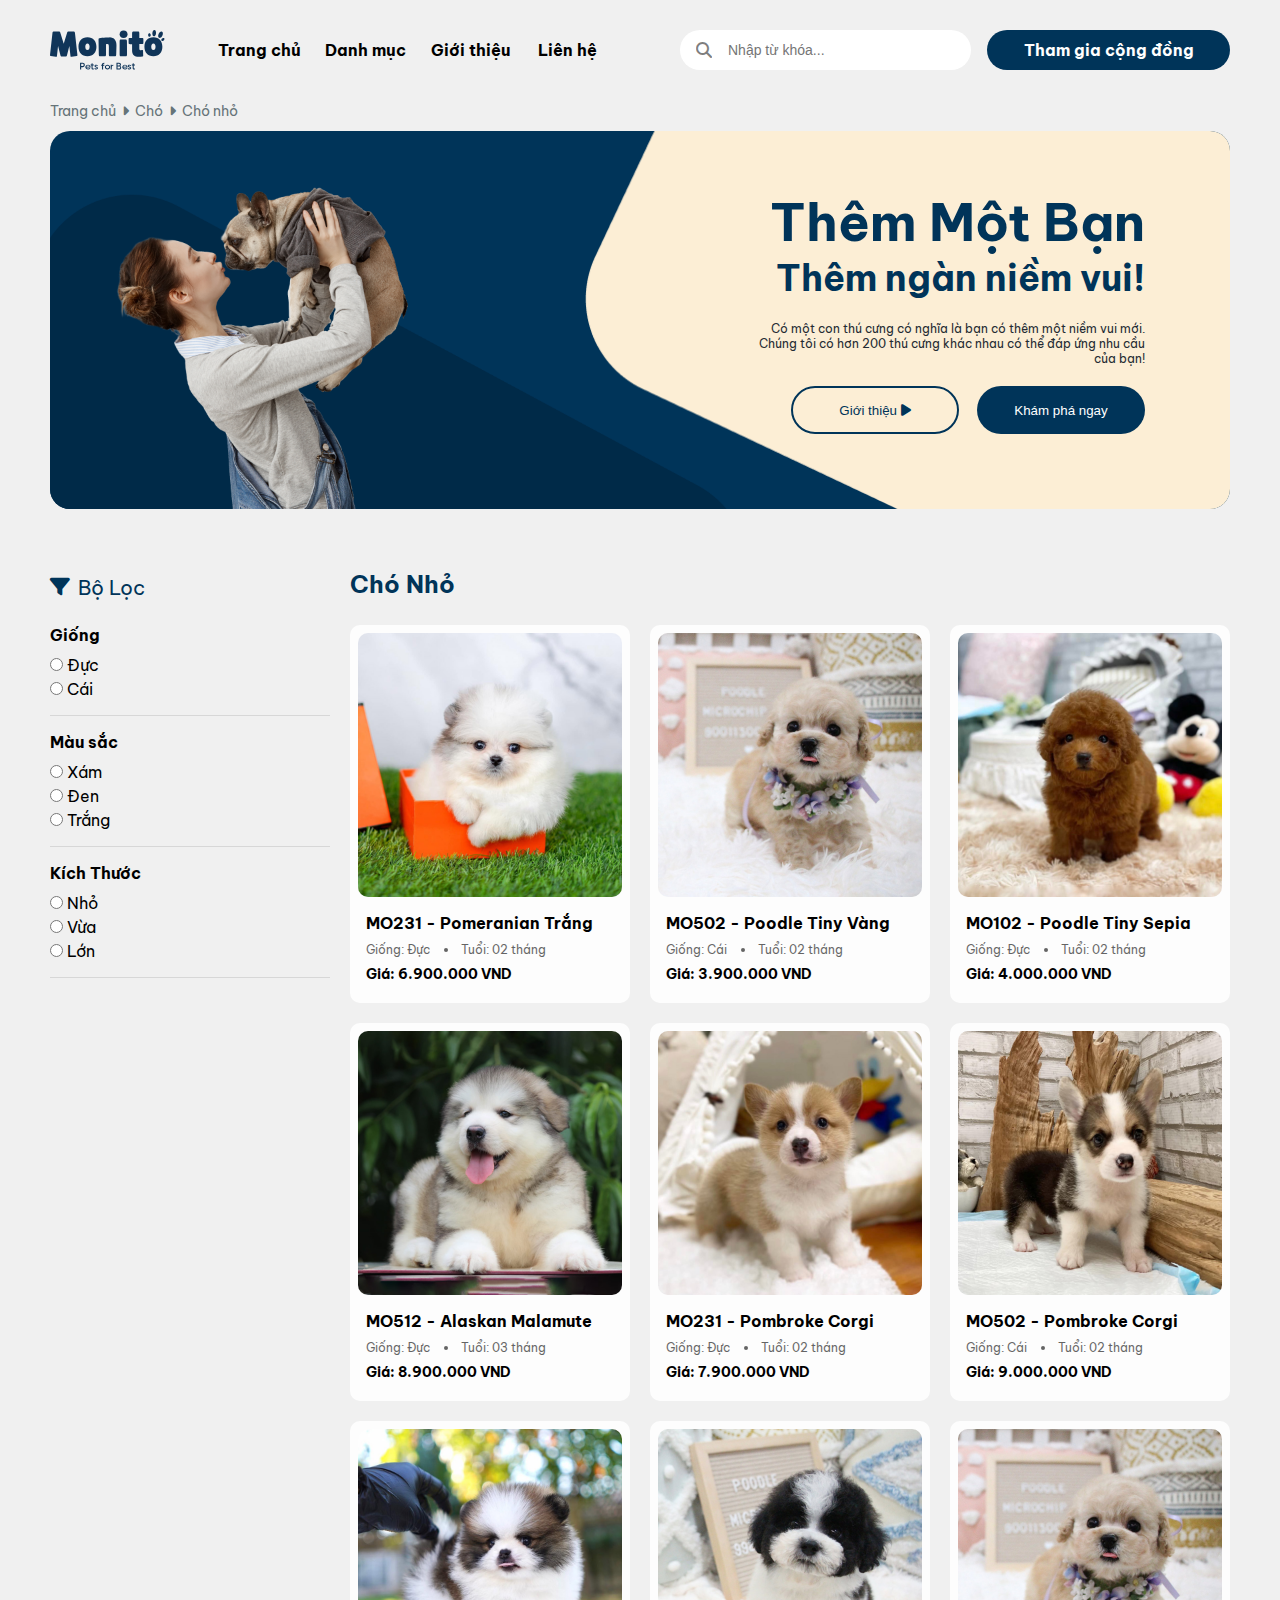
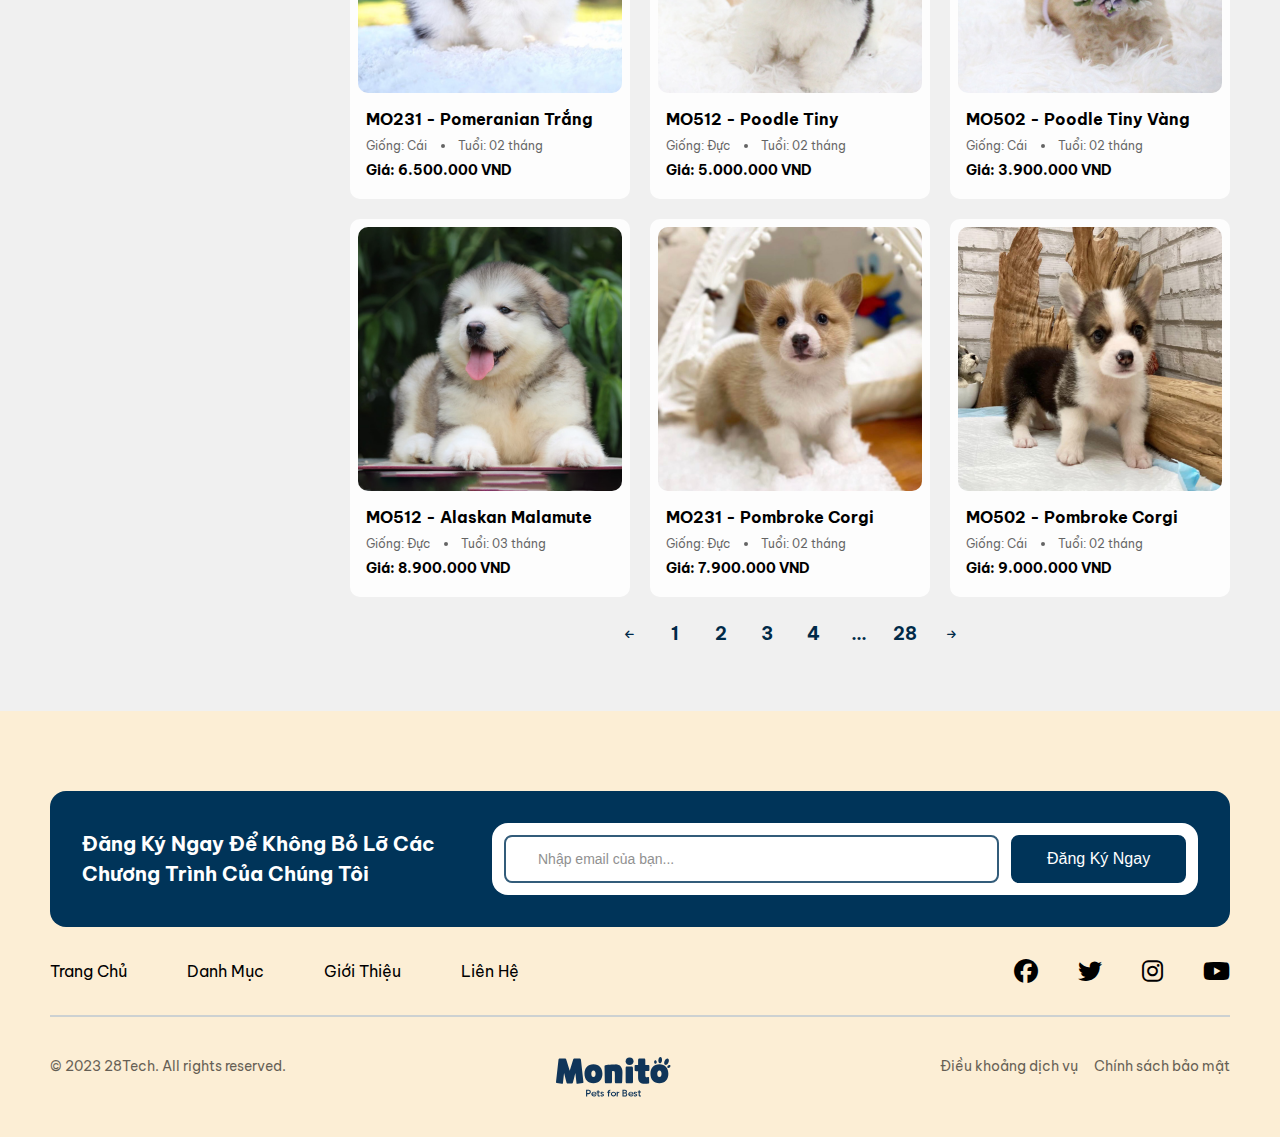
==== main.html @ 229a2ca5 "capnhat" ====
<!DOCTYPE html>
<html lang="en">
<head>
    <meta charset="UTF-8">
    <meta name="viewport" content="width=device-width, initial-scale=1.0">
    <title>Document</title>
    <link rel="stylesheet" href="./assets/css/style.css">
    <link rel="stylesheet" href="./assets/css/reponsive.css">
    <link rel="stylesheet" href="https://cdnjs.cloudflare.com/ajax/libs/font-awesome/6.5.1/css/all.min.css">
    <link href="https://fonts.googleapis.com/css2?family=Be+Vietnam+Pro:wght@400;500;700&display=swap" rel="stylesheet">
</head>
<body>
    <!-- Phần Header -->
     <header class="header__main">
        <div class="container">
            <div class="sub">
                <div class="sub__menu">
                    <div class="sub__menu-logo">
                        <i class="menu-icon fa-solid fa-bars"></i>
                        <div class="sub__menu-logo-i">
                            <img class="sub__menu-logo-img" src="./assets/img/Frame.svg" alt="logo">
                        </div>
                        <i class="fa-solid fa-magnifying-glass"></i>
                    </div>
                    <div class="sub__menu-list">
                        <div class="sub__menu-home shared"><b>Trang chủ</b></div>
                        <div class="sub__menu-category shared"><b>Danh mục</b></div>
                        <div class="sub__menu-about shared"><b>Giới thiệu</b></div>
                        <div class="sub__menu-contact shared"><b>Liên hệ</b></div>
                    </div>
                </div>
                <div class="sub__search shared">
                    <div class="sub__search-input">
                        <i class="fa-solid fa-magnifying-glass sub__search-icon"></i>
                        <input class="sub__search-container" type="text" placeholder="Nhập từ khóa...">
                    </div>
                    <div class="sub__search-link shared"><b>Tham gia cộng đồng</b></div>
                </div>
            </div>
        </div>
     </header>
     <!-- Kết thúc header -->

     <!-- Section5 -->
    <section class="section5">
        <div class="container">
            <div class="section5__breadcrumb">
                <div class="section5__breadcrumb-text">Trang chủ</div>
                <i class="fa-solid fa-caret-right"></i>
                <div class="section5__breadcrumb-text">Chó</div>
                <i class="fa-solid fa-caret-right"></i>
                <div class="section5__breadcrumb-text">Chó nhỏ</div>
            </div>
            <div class="section5__body">
                <img src="./assets/img/box10.png" alt="box10" class="section5__img4 section2__img4">
                <img src="./assets/img/box9.png" alt="box9" class="section5__img1 section2__img1">
                <img src="./assets/img/box11.png" alt="box11" class="section5__img2 section2__img2">
                <img src="./assets/img/peopleanddog.png" alt="người và thú cưng" class="section5__img3 section2__img3">
                <div class="section5__content section2__content">
                    <div class="section5__text section2__text">
                        <b>Thêm Một Bạn</b>
                        <h2 class="section5__text-tow section2__text-tow">Thêm ngàn niềm vui!</h2>
                    </div>
                    <p class="section5__node section2__node">Có một con thú cưng có nghĩa là bạn có thêm một niềm vui mới. Chúng tôi có hơn 200 thú cưng khác nhau có thể đáp ứng nhu cầu của bạn!</p>
                    <div class="content__about-button section5__button section2__button">
                        <button class="button1">Giới thiệu  <i class="fa-solid fa-play"></i></button>
                        <button class="button2">Khám phá ngay</button>
                    </div>
                </div>
            </div>
        </div>
    </section>
    <!-- Kết thúc Section5 -->

    <!-- Section6 -->
    <section class="section6">
        <div class="container">
                <div class="section6__filter-header">
                    <i class="fa-solid fa-filter"></i>
                    <div class="section6__filter-text">Bộ Lọc</div>
                </div>
                <div class="section6__content-heading">Chó Nhỏ</div>
                <div class="section6__filter-body">
                    <!-- Nhóm "Giống" -->
                    <div class="filter__body-check">     
                        <div class="body__check-heading">
                            <label for="species"><b>Giống</b><br></label>
                        </div>
                        <div class="body__check-node">
                            <label>
                                <input type="radio" id="species1" name="gioitinh"> Đực
                            </label>
                            <label>
                                <input type="radio" id="species2" name="gioitinh"> Cái
                            </label>
                        </div>
                    </div>
                    <div class="filter__body-dash"></div>
    
                    <!-- Nhóm "Màu sắc" -->
                    <div class="filter__body-check">     
                        <div class="body__check-heading">
                            <label for="color"><b>Màu sắc</b><br></label>
                        </div>
                        <div class="body__check-node">
                            <label>
                                <input type="radio" id="color1" name="mausac"> Xám
                            </label>
                            <label>
                                <input type="radio" id="color2" name="mausac"> Đen
                            </label>
                            <label>
                                <input type="radio" id="color3" name="mausac"> Trắng
                            </label>
                        </div>
                    </div>
                    <div class="filter__body-dash"></div>
        
                    <!-- Nhóm "Kích Thước" -->
                    <div class="filter__body-check">     
                        <div class="body__check-heading">
                            <label for="size"><b>Kích Thước</b><br></label>
                        </div>
                        <div class="body__check-node">
                            <label>
                                <input type="radio" id="size1" name="kichthuoc"> Nhỏ
                            </label>
                            <label>
                                <input type="radio" id="size2" name="kichthuoc"> Vừa
                            </label>
                            <label>
                                <input type="radio" id="size3" name="kichthuoc"> Lớn
                            </label>
                        </div>
                    </div>
                    <div class="filter__body-dash"></div>
                </div>
                <div class="section6__content">
                    <div class="section6__content-body">
                        <a class="body__items">
                            <div class="items__item">
                                <img src="./assets/img/dog1.png" alt="anh 1" class="body_items-item-img">
                                <div class="items__body">
                                    <h4 class="items__body-heading">MO231 - Pomeranian Trắng</h4>
                                    <ul class="items__body-lists">
                                        <li class="items__body-list">Giống: Đực</li>
                                        <li class="items__body-list">Tuổi: 02 tháng</li>
                                    </ul>
                                    <h4 class="items__body-price">Giá: 6.900.000 VND</h4>
                                </div>
                            </div>
                        </a>
                        <a class="body__items">
                            <div class="items__item">
                                <img src="./assets/img/dog2.png" alt="anh 2" class="body_items-item-img">
                                <div class="items__body">
                                    <h4 class="items__body-heading">MO502 - Poodle Tiny Vàng</h4>
                                    <ul class="items__body-lists">
                                        <li class="items__body-list">Giống: Cái</li>
                                        <li class="items__body-list">Tuổi: 02 tháng</li>
                                    </ul>
                                    <h4 class="items__body-price">Giá: 3.900.000 VND</h4>
                                </div>
                            </div>
                        </a>
                        <a class="body__items">
                            <div class="items__item">
                                <img src="./assets/img/dog3.png" alt="anh 3" class="body_items-item-img">
                                <div class="items__body">
                                    <h4 class="items__body-heading">MO102 - Poodle Tiny Sepia</h4>
                                    <ul class="items__body-lists">
                                        <li class="items__body-list">Giống: Đực</li>
                                        <li class="items__body-list">Tuổi: 02 tháng</li>
                                    </ul>
                                    <h4 class="items__body-price">Giá: 4.000.000 VND</h4>
                                </div>
                            </div>
                        </a>
                        <a class="body__items">
                            <div class="items__item">
                                <img src="./assets/img/dog4.png" alt="anh 4" class="body_items-item-img">
                                <div class="items__body">
                                    <h4 class="items__body-heading">MO512 - Alaskan Malamute</h4>
                                    <ul class="items__body-lists">
                                        <li class="items__body-list">Giống: Đực</li>
                                        <li class="items__body-list">Tuổi: 03 tháng</li>
                                    </ul>
                                    <h4 class="items__body-price">Giá: 8.900.000 VND</h4>
                                </div>
                            </div>
                        </a>
                        <a class="body__items">
                            <div class="items__item">
                                <img src="./assets/img/dog5.png" alt="anh 5" class="body_items-item-img">
                                <div class="items__body">
                                    <h4 class="items__body-heading">MO231 - Pombroke Corgi</h4>
                                    <ul class="items__body-lists">
                                        <li class="items__body-list">Giống: Đực</li>
                                        <li class="items__body-list">Tuổi: 02 tháng</li>
                                    </ul>
                                    <h4 class="items__body-price">Giá: 7.900.000 VND</h4>
                                </div>
                            </div>
                        </a>
                        <a class="body__items">
                            <div class="items__item">
                                <img src="./assets/img/dog6.png" alt="anh 6" class="body_items-item-img">
                                <div class="items__body">
                                    <h4 class="items__body-heading">MO502 - Pombroke Corgi</h4>
                                    <ul class="items__body-lists">
                                        <li class="items__body-list">Giống: Cái</li>
                                        <li class="items__body-list">Tuổi: 02 tháng</li>
                                    </ul>
                                    <h4 class="items__body-price">Giá: 9.000.000 VND</h4>
                                </div>
                            </div>
                        </a>
                        <a class="body__items">
                            <div class="items__item">
                                <img src="./assets/img/dog7.png" alt="anh 7" class="body_items-item-img">
                                <div class="items__body">
                                    <h4 class="items__body-heading">MO231 - Pomeranian Trắng</h4>
                                    <ul class="items__body-lists">
                                        <li class="items__body-list">Giống: Cái</li>
                                        <li class="items__body-list">Tuổi: 02 tháng</li>
                                    </ul>
                                    <h4 class="items__body-price">Giá: 6.500.000 VND</h4>
                                </div>
                            </div>
                        </a>
                        <a class="body__items">
                            <div class="items__item">
                                <img src="./assets/img/dog8.png" alt="anh 8" class="body_items-item-img">
                                <div class="items__body">
                                    <h4 class="items__body-heading">MO512 - Poodle Tiny</h4>
                                    <ul class="items__body-lists">
                                        <li class="items__body-list">Giống: Đực</li>
                                        <li class="items__body-list">Tuổi: 02 tháng</li>
                                    </ul>
                                    <h4 class="items__body-price">Giá: 5.000.000 VND</h4>
                                </div>
                            </div>
                        </a>
                        <a class="body__items">
                            <div class="items__item">
                                <img src="./assets/img/dog2.png" alt="anh 9" class="body_items-item-img">
                                <div class="items__body">
                                    <h4 class="items__body-heading">MO502 - Poodle Tiny Vàng</h4>
                                    <ul class="items__body-lists">
                                        <li class="items__body-list">Giống: Cái</li>
                                        <li class="items__body-list">Tuổi: 02 tháng</li>
                                    </ul>
                                    <h4 class="items__body-price">Giá: 3.900.000 VND</h4>
                                </div>
                            </div>
                        </a>
                        <a class="body__items">
                            <div class="items__item">
                                <img src="./assets/img/dog4.png" alt="anh 10" class="body_items-item-img">
                                <div class="items__body">
                                    <h4 class="items__body-heading">MO512 - Alaskan Malamute</h4>
                                    <ul class="items__body-lists">
                                        <li class="items__body-list">Giống: Đực</li>
                                        <li class="items__body-list">Tuổi: 03 tháng</li>
                                    </ul>
                                    <h4 class="items__body-price">Giá: 8.900.000 VND</h4>
                                </div>
                            </div>
                        </a>
                        <a class="body__items">
                            <div class="items__item">
                                <img src="./assets/img/dog5.png" alt="anh 11" class="body_items-item-img">
                                <div class="items__body">
                                    <h4 class="items__body-heading">MO231 - Pombroke Corgi</h4>
                                    <ul class="items__body-lists">
                                        <li class="items__body-list">Giống: Đực</li>
                                        <li class="items__body-list">Tuổi: 02 tháng</li>
                                    </ul>
                                    <h4 class="items__body-price">Giá: 7.900.000 VND</h4>
                                </div>
                            </div>
                        </a>
                        <a class="body__items">
                            <div class="items__item">
                                <img src="./assets/img/dog6.png" alt="anh 12" class="body_items-item-img">
                                <div class="items__body">
                                    <h4 class="items__body-heading">MO502 - Pombroke Corgi</h4>
                                    <ul class="items__body-lists">
                                        <li class="items__body-list">Giống: Cái</li>
                                        <li class="items__body-list">Tuổi: 02 tháng</li>
                                    </ul>
                                    <h4 class="items__body-price">Giá: 9.000.000 VND</h4>
                                </div>
                            </div>
                        </a>
                        <div class="section6__content-nav">
                            <div class="section6__nav-icon">
                                <i class="fa-solid fa-arrow-left"></i>
                            </div>
                            <div class="section6__nav-number">1</div>
                            <div class="section6__nav-number">2</div>
                            <div class="section6__nav-number">3</div>
                            <div class="section6__nav-number">4</div>
                            <div class="section6__nav-number">...</div>
                            <div class="section6__nav-number">28</div>
                            <div class="section6__nav-icon">
                                <i class="fa-solid fa-arrow-right"></i>
                            </div>
                        </div>
                </div>
            </div>
        </div>
    </section>
    <!-- Kết thúc section6 -->

    <!-- Phần section7 -->
    <section class="section7">
        <div class="container">
            <div class="section4__box section7__box">
                <div class="section4__enter section7__enter">
                    <div class="section4__enter-text section7__enter-text">Đăng Ký Ngay Để Không Bỏ Lỡ Các Chương Trình Của Chúng Tôi</div>
                    <div class="section4__enter-box section7__enter-box">
                        <input type="text" name="email" class="section4__enter-input" placeholder="Nhập email của bạn...">
                        <button class="section4__enter-button section7__enter-button">Đăng Ký Ngay</button>
                    </div>
                </div>
                <div class="section4__contact section7__contact">
                    <div class="section4__menu section7__menu">
                        <div class="section4__contact-home section7__contact-home">Trang Chủ</div>
                        <div class="section4__contact-category section7__contact-category">Danh Mục</div>
                        <div class="section4__contact-about section7__contact-about">Giới Thiệu</div>
                        <div class="section4__contact-contact section7__contact-contact">Liên Hệ</div>
                    </div>
                    <div class="section4__contact-info section7__contact-info">
                        <i class="fa-brands fa-facebook"></i>
                        <i class="fa-brands fa-twitter"></i>
                        <i class="fa-brands fa-instagram"></i>
                        <i class="fa-brands fa-youtube"></i>
                    </div>
                </div>
            </div>
            <div class="section4__end section7__end">
                <div class="section4__end-text section7__end-text">© 2023 28Tech. All rights reserved.</div>
                <img src="./assets/img/Frame.svg" alt="logo" class="section4__end-logo section7__end-logo">
                <div class="section4__end-list section7__end-list">
                    <div class="list__service">Điều khoảng dịch vụ</div>
                    <div class="list__security">Chính sách bảo mật</div>
                </div>
            </div>
        </div>
     </section>
        <!-- Kết thúc section7 -->
    
</body>
</html>
---- assets/css/style.css ----
/* Phần chung */
*{
    margin: 0;
    padding: 0;
    box-sizing: border-box;
}
html{
    font-family: "Be Vietnam Pro", sans-serif;
    font-size: 16px;
    background-color: #F0F0F0;
}


:root{
    --primary-color: #003459;
    --secondary-color: #002A48;
    --tertiary-color: #00A7E7;
    --quaternary-color: #FCEED5;
    --quinary-color: #FDFDFD;
    --senary-color: #CCD1D2;
    --backgroup-header: #FCEED5;
    --color-breadcrumb: #667479;
}
.container{
    width: 1180px;
    margin: 0 auto;
}
/* Phần Header */
.header{
    background-color: var(--backgroup-header);
    height: 695px;
    min-width: 1180px;
    overflow: hidden;
    border-radius: 0 0 40px 40px;
}
.header .container{
    height: 100%;
    position: relative;
}
.header .container img{
    position: absolute;
}
.sub__img1{
    height: 693px;
    bottom: -70px;
    right: -50px;
    z-index: 1;
}
.sub__img2{
    width: 635px;
    bottom: 0;
    right: 100px;
}
.sub__img3{
    width: 750px;
    bottom: 0;
    right: -30px;
}
.sub__img4{
    width: 15px;
    top: 160px;
    right: 580px;
}
.sub__img5{
    width: 28px;
    top : 212px;
    right: 595px;
}
.sub__img6{
    width: 22px;
    top : 220px;
    right: 600px;
}
.sub__img7{
   width: 635px;
   bottom: 0;
   z-index: 0;
}
.sub__img8{
    width: 68px;
    top: 180px;
    left: -10px;
    z-index: 0;
}
.sub__img9{
    width: 635px;
    top: -30px;
    left: -210px;
    z-index: 0;
}
.header .sub{
    display: flex;
    justify-content: space-between;
    padding: 30px 0;
    gap: 36px;
}

.sub__menu{
    width: 594px;
    display: flex;
    gap: 48px;
}
.sub__menu-logo{
    height: 40px;
    width: 120px;
}
.sub__menu-list{
    z-index: 1;
    display: flex;
    justify-content: space-between;
    align-items: center;
    flex: 1;
    font-size: 16px;
    
}
.shared{
    flex: 1;
}
.sub__search{
    display: flex;
    align-items: center;
    gap: 16px;
}
.sub__search-container{
    width: 100%;
    height: 40px;
    border-radius: 20px;
    padding: 0 48px;
    border: none;
    font-size: 14px;
    outline: none;
}
.sub__search-input{
    flex: 1.2;
    position: relative;
}
.sub__search-icon{
    position: absolute;
    z-index: 1;
    top: 12px;
    left: 16px;
    opacity: 0.5;
}
.sub__menu-logo i{
    z-index: 1;
    font-size: 20px;
    display: none;
}
.sub__search-link {
    height: 40px;
    width: 100%;
    background-color: var(--primary-color);
    display: flex;
    justify-content: center;
    align-items: center;
    border-radius: 20px;
    color: white;
    cursor: pointer;
}
.header__content{
    position: absolute;
    top: 120px;
    padding: 80px 0;
    display: flex;
    flex-direction: column;
    gap: 24px;
}
.content-text{
    font-size: 60px;
    color: var(--secondary-color);
}
.content-texttow{
    font-size: 48px;
}
.content-node{
    width: 38%;
    line-height: 1.5;
    font-size: 16px;
    display: block;
}
.content__about-button,
.header__content-button{
    display: flex;
    gap: 18px;
    font-size: 24px;
    height: 48px;
    margin-top: 10px;
}
.button1{
    width: 168px;
    border-radius: 24px;
    background-color: transparent;
    border: 2px solid var(--primary-color);
    color: var(--primary-color);
    cursor: pointer;
}
.button2{
    width: 168px;
    border-radius: 24px;
    background-color: var(--primary-color);
    color: white;
    border: none;
    cursor: pointer;
}
/* Phần section1 */
.section1__content{
    padding: 60px 0;
}
.content__title{
    display: flex;
    justify-content: space-between;
    align-items: center;
}
.content__text-node{
    font-size: 16px;
}
.content__text-heading{
    font-size: 24px;
    margin-top: 8px;
    color: var(--primary-color);
}
.content__button1{
    display: block;
    padding: 0 32px;
    height: 44px;
    font-size: 14px;
    background-color: transparent;
    color: var(--primary-color);
    border: 2px solid var(--primary-color);
    border-radius: 22px;
    cursor: pointer;
    display: flex;
    justify-content: center;
    align-items: center;
    text-decoration: none;
}
.content__button1-icon{
    margin-left: 8px;
}
.content__body{
    display: flex;
    flex-wrap: wrap;
    justify-content: space-between;
    gap: 20px;
    margin-top: 28px;
}
.body__items{
    display: block;
    background-color: #fdfdfd;
    width: calc(25% - 15px);
    border-radius: 10px;
}
.items__item{
    padding: 8px;
}
.body_items-item-img{
    width: 100%;
    border-radius: 10px;
}
.items__body{
    padding: 8px 8px;
}
.items__body-heading{
    padding: 4px 0;
    line-height: 1.3;
    font-size: 16px;
}
.items__body-price{
    padding: 4px 0;
    line-height: 1.3;
    font-size: 14px;
}
.items__body-lists {
    list-style-type: disc; 
    padding: 4px 0;          
    margin: 0px;            
    display: flex;       
    gap: 10px;            
}

.items__body-lists li {
    list-style-position: inside;
    padding: 0;
    margin-right: 4px;
    font-size: 12px;
    opacity: 0.6;
}

.items__body-lists li:first-child {
    list-style-type: none;
}
.content__about{
    margin: 64px 0;
    background: url(../img/Banner1.jpg) no-repeat center / cover;
    width: 100%;
    aspect-ratio: 1180 / 378;
    display: flex;
    justify-content: end;
    mix-blend-mode: multiply;
    position: relative;
    z-index: 0;
    
}
.content__about-img{
    position: absolute;
    height: 100%;
    width: auto;
    left: 0;
    z-index: 1;
}
.content__about-text{
    text-align: right;
    display: flex;
    flex-direction: column;
    align-items: flex-end;
    padding: 64px;
    width: 500px;
}
/* Phần section2 và section5 */
.section5__body,
.section2 .container{
    height: 378px;
    background-color: var(--primary-color);
    position: relative;
    border-radius: 20px;
    overflow: hidden;
}
.section2__img1{
    position: absolute;
    width: 700px;
    left: 0;
    bottom: 0;
    z-index: 0;
}
.section2__img2 {
    position: absolute;
    width: 645px;
    right: 0;
    top: 0;
    z-index: 0;
}
.section2__img3 {
    position: absolute;
    width: 466px;
    bottom: 0;
}
.section2__img4{
    display: none;
}
.section2__content{
    position: absolute;
    text-align: right;
    width: 400px;
    right: 85px;
    top: 58px;
}
.section2__button{
    justify-content: end;
}
.section2__text{
    font-size: 52px;
    color: var(--primary-color);
}
.section2__text-tow{
    font-size: 36px;
}
.section2__node{
    font-size: 12px;
    color: #242B33;
    margin: 20px 0;
}
/* Phần section3 */
.section3 .container{
    padding: 60px 0;
}
.content__notification-body{
    padding-top: 28px;
    display: flex;
    justify-content: space-between;
}
.notification__items{
    width: calc(33.3333% - 14px);
    padding: 8px;
    background-color: #fdfdfd;
    border-radius: 10px;
}
.items__body-title{
    display: inline-block;
    font-size: 12px;
    background-color: #00a7e7;
    padding: 2px 8px;
    margin: 4px 0;
    border-radius: 8px;
    color: white;
}
.items__body-node{
    font-size: 14px;
    margin-top: 4px;
    line-height: 1.2;
    opacity: 0.8;
}
.section3__button-btn{
    display: none;
    width: 100%;
    height: 48px;
}
/* Phần section4 */
.section4{
    min-width: 1180px;
    background-color: var(--backgroup-header);
}
.section4 .container{
    padding: 80px 0 40px 0;
}
.section4__enter{
    display: flex;
    justify-content: space-between;
    align-items: center;
    width: 100%;
    aspect-ratio: 1180 / 136;
    background-color: #003459;
    border-radius: 16px;
    padding: 32px;
    gap: 20px;
}
.section4__enter-text{
    width: 390px;
    font-size: 20px;
    font-weight: 700;
    color: white;
    line-height: 1.5;
}
.section4__enter-box{
    flex: 1;
    display: flex;
    justify-content: space-evenly;
    height: 100%;
    gap: 12px;
    padding: 12px;
    border-radius: 16px;
    background-color: white;
}
.section4__enter-input{
    flex: 2.5;
    border-radius: 8px;
    padding: 8px 32px;
    border: 2px solid #003459;
    font-size: 14px;
    opacity: 0.8;
    outline: none;
}
.section4__enter-button{
    flex: 1;
    border-radius: 8px;
    font-size: 16px;
    font-weight: 500;
    background-color: #003459;
    border: 2px solid #003459;
    color: white;
    cursor: pointer;
}
.section4__contact{
    display: flex;
    justify-content: space-between;
    align-items: center;
    margin: 32px 0;
}
.section4__menu{
    display: flex;
    gap: 60px;
    font-size: 16px;
}
.section4__contact-info{
    display: flex;
    gap: 40px;
    font-size: 24px;
}
.section4__box{
    border-bottom: 2px solid #CCD1D2;
}
.section4__end{
    display: flex;
    margin-top: 40px;
    justify-content: space-between;
    font-size: 14px;
}
.section4__end-list{
    display: flex;
    gap: 16px;
    opacity: 0.6;
}
.section4__end-text,
.section4__end-list{
    opacity: 0.6;
}

/* Phần main */

/* Phần header */
.header__main .sub{
    display: flex;
    justify-content: space-between;
    padding: 30px 0;
    gap: 36px;
}
/* Phần section5 */
.sectonn5__body{
    width: 100%;
}
.section5 .section5__breadcrumb{
    display: flex;
    font-size: 14px;
    color: var(--color-breadcrumb);
    gap: 6px;
    padding: 2px 0;
    margin-bottom: 9px;
}
.section5__breadcrumb i{
    padding-top: 2px;

}/* Phần section6 */
.section6 .container{
    padding: 60px 0;
    display: flex;
    gap: 20px;
    flex-wrap: wrap;
}
.section6__filter-header{
    display: flex;
    font-size: 20px;
    gap: 8px;
    height: 36px;
    align-items: center;
    width: 280px;
}
.section6__filter-header i{
    color: var(--primary-color);
}
.section6__filter-body{
    display: flex;
    flex-direction: column;
    gap: 16px;
    width: 280px;
}
.body__check-node{
    display: flex;
    flex-direction: column;
    gap: 4px;
}
.section6__filter-text{
    color: var(--primary-color);
}
.section6 .filter__body-dash{
    height: 1px;
    width: 100%;
    background-color: rgba(0, 0, 0,0.1);
}
.filter__body-check{
    display: flex;
    flex-direction: column;
    gap: 10px;
}
.section6__content{
    flex: 1;
    display: flex;
    flex-direction: column;
    gap: 20px;
}

.section6__content-body{
    display: flex;
    flex-wrap: wrap;
    gap: 20px;
    flex: 1;
} 
.section6__content-body .body__items{
    width: calc(33.3333% - 13.3333px);
}
.section6__content-heading{
    font-size: 24px;
    color: var(--primary-color);
    font-weight: 700;
    width: 70%;
}
.section6__content-nav{
    display: flex;
    gap: 12px;
    font-size: 18px;
    font-weight: 700;
    color: var(--secondary-color);
    justify-content: center;
    align-items: center;
    margin: 0 auto;
}
.section6__content-nav div{
    width: 34px;
    height: 34px;
    display: flex;
    justify-content: center;
    align-items: center;
}
.section6__content-nav i{
    font-size: 10px;
}
.section6__content-nav div:hover{
    background-color: var(--secondary-color);
    color: white;
    border-radius: 8px;
}

/* Phần section7 */
.section7{
    min-width: 1180px;
    background-color: var(--backgroup-header);
}
.section7 .container{
    padding: 80px 0 40px 0;
}
---- assets/css/reponsive.css ----
@media(max-width: 739px){
    /* Phần chung */
    .container{
        width: 382px;
    }
    /* Phần header */
    .header{
        min-width: 318px;
        border-radius: 0 0 20px 20px;
        height: 794px;
    }
    .sub__img1{
        width: 414px;
        height: auto;
        right: -15px;
        bottom: 0;
    }
    .sub__img2{
        width: 510px;
        height: auto;
        right: -130px;
    }
    .sub__img3{
        width: 590px;
        height: auto;
        right: -222px;
    }
    .sub__img9{
        left: -80px;
    }
    .sub__img4{
        right: 20px;
        top: 180px;
    }
    .sub__img5{
        width: 16px;
        height: auto;
        top: 205px;
        right: 80px;
    }
    .sub__img6{
        width: 12px;
        height: auto;
        top: 208px;
        right: 85px;
    }
    .sub__img7{
        display: none;
    }
    .sub__img8{
        display: none;
    }
    .sub__menu-list{
        display: none;
    }
    .sub__search{
        display: none;
    }
    .header .sub{
        padding: 48px 0;
    }
    .sub__menu-logo i{
        display: block;
    }
    .sub__menu-logo-img{
        height: 32px;
        width: auto;
    }
    .sub__menu-logo-i{
        width: 100%;
        height: 32px;
        display: flex;
        justify-content: center;
        align-items: center;
    }
    .sub__menu-logo{
        width: 100%;
        display: flex;
        justify-content: space-between;
        align-items: center;
    }
    .header__content{
        padding: 20px 0;
        gap: 32px;
    }
    .content-text{
        font-size: 46px;
    }
    .content-texttow{
        font-size: 28px;
    }
    .content-node{
        width: 100%;
        font-size: 12px;
    }
    /* Phần section1 */
    .section1__content{
        padding: 40px 0;
    }
    .content__button1{
        display: none;
    }
    .content__body{
        gap: 12px;
        margin-top: 20px;
    }
    .body__items{
        width: calc(50% - 6px);
    }
    .items__body-lists li{
        list-style-type: none;
    }
    .items__body-lists{
        display: unset;
    }
    .items__body-lists li:first-child{
        margin-bottom: 4px;
    }
    .items__body-price{
        margin-top: 4px;
    }
    .items__body-heading{
        font-size: 14px;
    }
    /* Phần section2 và section5*/
    .section5__body,
    .section2 .container{
        height: 640px;
    }
    .section2__img1{
        width: 500px;
    }
    .section2__img2{
        display: none;
    }
    .section2__img4{
        position: absolute;
        display: block;
        width: 450px;
        right: 0;
    }
    .section2__img3{
        width: 500px;
        left: -50px;
    }
    .section2__content{
        top: 32px;
        left: 20px;
        width: 342px;
        text-align: center;
    }
    .section2__text{
        font-size: 36px;
    }
    .section2__text-tow{
        font-size: 24px;
    }
    /* Phần section3 */
    .section3 .container{
        padding: 40px 0;
    }
    .content__notification-body{
        margin-top: 20px;
        flex-wrap: wrap;
    }
    .notification__items{
        width: 100%;
    }
    .items__body-title{
        font-size: 10px;
    }
    .section3__button-btn{
        display: block;
        margin-top: 20px;
    }
    /* Phần section4 */
    .section4{
        min-width: 384px;
    }
    .section4 .container{
        padding: 40px 0 16px 0;
    }
    .section4__enter{
        flex-direction: column;
        height: 244px;
        padding: 16px;
    }
    .section4__enter-text{
        width: 100%;
    }
    .section4__enter-box{
        flex-direction: column;
        width: 100%;
    }
    .section4__enter-input,
    .section4__enter-button{
        flex: 1;
    }
    .section4__enter-input{
        padding: 0 28px;
    }
    .section4__contact{
        flex-direction: column;
        justify-content: center;
        gap: 20px;
    }
    .section4__end{
        flex-direction: column;
        flex-wrap: wrap;
        align-items: center;
        margin-top: 36px;
        gap: 12px;
    }
    .section4__end-logo{
        order: 1;
        margin-bottom: 20px;
    }
    .section4__end-text{
        order: 2;
    }
    .section4__end-list{
        order: 3;
    }
    /* Phần section 6 */
    .section6 .container{
        justify-content: space-between;
        gap: 12px;
    }
    .section6__filter-body{
        display: none;
    }
    .section6__content-heading{
        width: unset;
        order: 1;
    }
    .section6__filter-header{
        width: unset;
        order: 2;
    }
    .section6__content{
        order: 3;
    }
    .section6__filter-header{
        font-size: 16px;
        height: 24px;
    }
    .section6__content-body{
        gap: 12px;
    }
    .section6__content-body .body__items{
        width: calc(50% - 6px);
    }


    /* Phần section7 */
    .section7{
        min-width: 382px;
    }
}
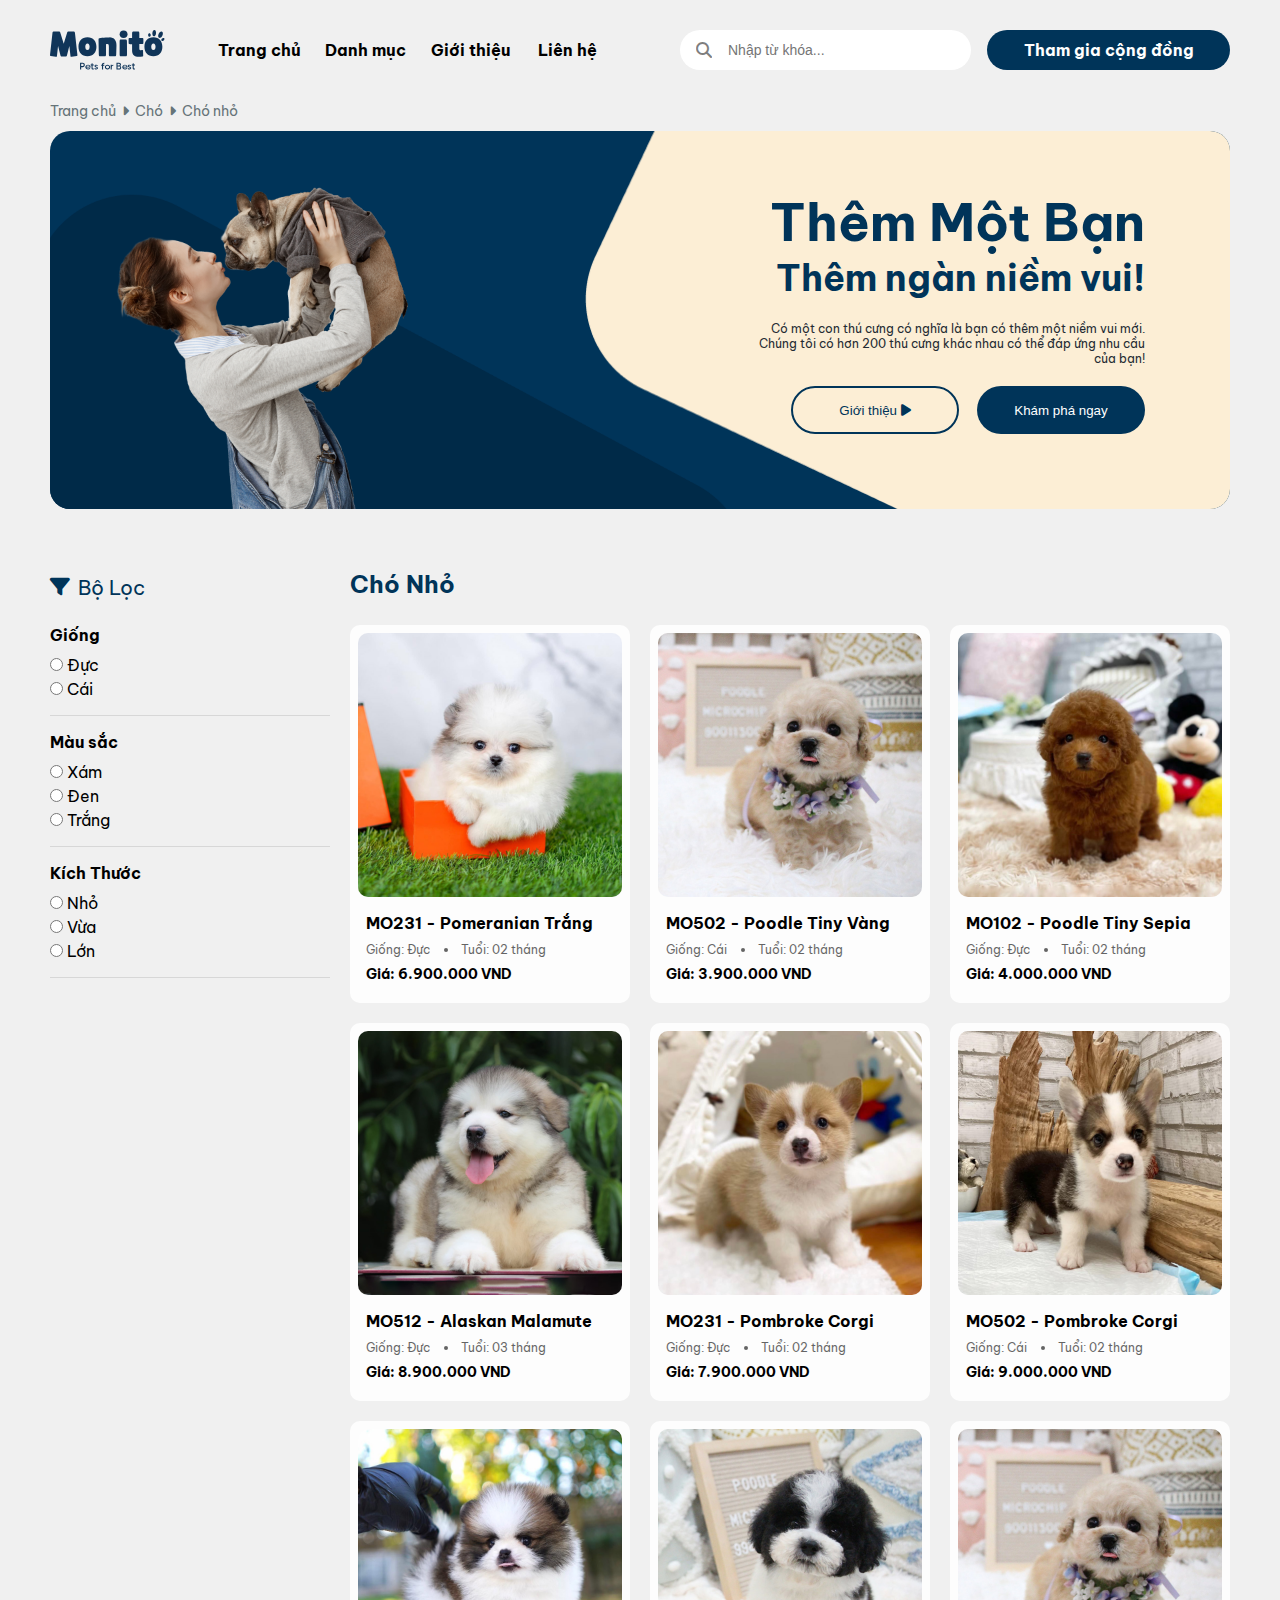
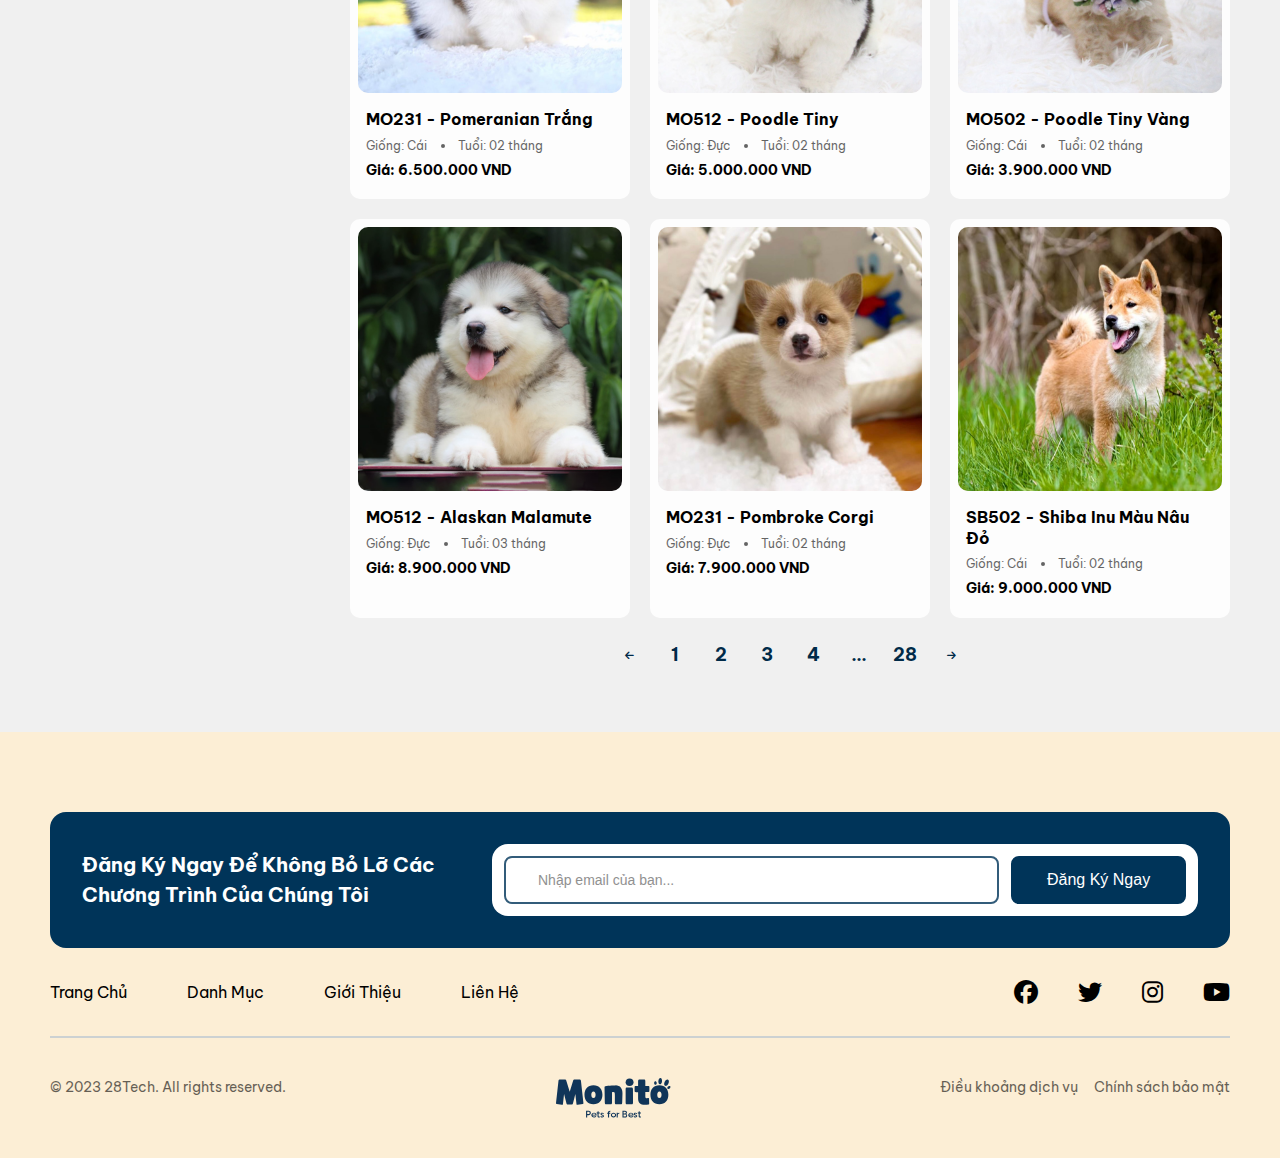
==== commit 23c022c6: "Mô tả thay đổi" ====
--- a/main.html
+++ b/main.html
@@ -280,11 +280,11 @@
                                 </div>
                             </div>
                         </a>
-                        <a class="body__items">
-                            <div class="items__item">
-                                <img src="./assets/img/dog6.png" alt="anh 12" class="body_items-item-img">
-                                <div class="items__body">
-                                    <h4 class="items__body-heading">MO502 - Pombroke Corgi</h4>
+                        <a href="./style.html" class="body__items">
+                            <div class="items__item">
+                                <img src="./assets/img/shiba1.png" alt="anh 12" class="body_items-item-img">
+                                <div class="items__body">
+                                    <h4 class="items__body-heading">SB502 - Shiba Inu Màu Nâu Đỏ</h4>
                                     <ul class="items__body-lists">
                                         <li class="items__body-list">Giống: Cái</li>
                                         <li class="items__body-list">Tuổi: 02 tháng</li>
@@ -320,7 +320,7 @@
                 <div class="section4__enter section7__enter">
                     <div class="section4__enter-text section7__enter-text">Đăng Ký Ngay Để Không Bỏ Lỡ Các Chương Trình Của Chúng Tôi</div>
                     <div class="section4__enter-box section7__enter-box">
-                        <input type="text" name="email" class="section4__enter-input" placeholder="Nhập email của bạn...">
+                        <input type="text" name="email" class="section4__enter-input section7__enter-input" placeholder="Nhập email của bạn...">
                         <button class="section4__enter-button section7__enter-button">Đăng Ký Ngay</button>
                     </div>
                 </div>
--- a/assets/css/style.css
+++ b/assets/css/style.css
@@ -111,7 +111,7 @@
     align-items: center;
     flex: 1;
     font-size: 16px;
-    
+    cursor: pointer;
 }
 .shared{
     flex: 1;
@@ -249,12 +249,15 @@
     background-color: #fdfdfd;
     width: calc(25% - 15px);
     border-radius: 10px;
+    text-decoration: none;
 }
 .items__item{
     padding: 8px;
+    color: #000;
 }
 .body_items-item-img{
     width: 100%;
+    aspect-ratio: 1;
     border-radius: 10px;
 }
 .items__body{
@@ -289,6 +292,7 @@
 .items__body-lists li:first-child {
     list-style-type: none;
 }
+
 .content__about{
     margin: 64px 0;
     background: url(../img/Banner1.jpg) no-repeat center / cover;
@@ -469,11 +473,15 @@
     display: flex;
     gap: 60px;
     font-size: 16px;
+    cursor: pointer;
 }
 .section4__contact-info{
     display: flex;
     gap: 40px;
     font-size: 24px;
+}
+.section4__contact-info i{
+    cursor: pointer;
 }
 .section4__box{
     border-bottom: 2px solid #CCD1D2;
@@ -507,7 +515,7 @@
 .sectonn5__body{
     width: 100%;
 }
-.section5 .section5__breadcrumb{
+.section5__breadcrumb{
     display: flex;
     font-size: 14px;
     color: var(--color-breadcrumb);
@@ -615,4 +623,203 @@
 }
 .section7 .container{
     padding: 80px 0 40px 0;
+}
+/* Phần section8 */
+.section8 .container{
+    padding: 20px 20px;
+    display: flex;
+    gap: 34px;
+}
+.section8__img{
+    width: 560px;
+    display: flex;
+    flex-direction: column;
+    gap: 12px;
+    position: relative;
+}
+.section8__body{
+    flex: 1;
+    display: flex;
+    flex-direction: column;
+    gap: 18px;
+}
+.section8__img-heading{
+    border-radius: 8px;
+}
+.section8__img-heading img{
+    width: 100%;
+}
+.section8__img-button{
+    position: absolute;
+    width: 42px;
+    height: 42px;
+    background-color: rgba(255, 255, 255, 0.3);
+    color: white;
+    border: none;
+    border-radius: 50%;
+}
+.section8__img-button1{
+    left: 16px;
+    top: 226px;
+}
+.section8__img-button2{
+    right: 16px;
+    top: 226px;
+}
+.section8__img-list {
+    display: flex;
+    gap: 12px;
+    overflow: hidden; 
+    width: 100%; 
+}
+
+.section8__list-image {
+    width: 94px;
+    height: 94px;
+    overflow: hidden;
+    border-radius: 6px;
+    flex-shrink: 0; 
+    display: flex;
+    align-items: center;
+    justify-content: center;
+}
+
+.section8__list-image img {
+    width: 100%;
+    height: 100%;
+    object-fit: cover; 
+}
+.section8__body-heading h2{
+    font-size: 24px;
+    font-weight: 700;
+    padding-bottom: 12px;
+}
+.section8__body-heading h3{
+    font-size: 20px;
+    font-weight: 700;
+    color: var(--secondary-color);
+}
+.section8__body-button{
+    display: flex;
+    gap: 12px;
+    font-size: 16px;
+    height: 44px;
+}
+.section8__body-button button{
+    padding: 0 28px;
+    font-weight: 700;
+} 
+.section8__button3{
+    background-color: var(--primary-color);
+    color: white;
+    border: none;
+    border-radius: 22px;
+    cursor: pointer;
+}
+.section8__button4{
+    color: var(--secondary-color);
+    border: 2px solid var(--secondary-color);
+    border-radius: 22px;
+}
+.section8__button4 i{
+    margin-right: 4px;
+}
+.section8__body-table{
+    display: flex;
+    flex-direction: column;
+    font-size: 14px;
+    font-weight: 500;
+    color: var(--color-breadcrumb);
+}
+.section8__shared{
+    display: flex;
+    padding: 12px 0;
+}
+.section8__shared div:first-child{
+    min-width: 194px;
+}
+.section8__body-line{
+    width: 100%;
+    height: 1px;
+    background-color: rgba(0, 0, 0, 0.1);
+}
+.section8__body-share{
+    display: flex;
+    gap: 21px;
+    color: var(--color-breadcrumb);
+}
+.body__share-heading{
+    display: flex;
+    font-size: 14px;
+    gap: 4px;
+}
+.body__share-heading i{
+    width: 20px;
+    height: 20px;
+    font-size: 16px;
+    display: flex;
+    justify-content: center;
+    align-items: center;
+}
+.body__share-icon{
+    display: flex;
+    font-size: 18px;
+    gap: 18px;
+} 
+/* Phần section9 */
+.section9 .container{
+    padding: 24px 20px;
+}
+.section9__customer{
+    display: flex;
+    gap: 12px;
+    flex-direction: column;
+}
+.section9__customer-heading{
+    font-size: 20px;
+    font-weight: 700;
+    color: var(--primary-color);
+}
+
+.section9__customer-img {
+    display: flex;
+    gap: 12px;
+    overflow: hidden; 
+    width: 100%; 
+}
+
+.section9__list-img {
+    width: 248px;
+    height: 340px;
+    overflow: hidden;
+    border-radius: 8px;
+    flex-shrink: 0; 
+    display: flex;
+    align-items: center;
+    justify-content: center;
+}
+
+.section9__list-img img {
+    width: 100%;
+    height: 100%;
+    object-fit: cover; 
+}
+.section9__index{
+    display: flex;
+    justify-content: center;
+}
+.section9__index-list{
+    height: 9px;
+    margin-top: 24px;
+    display: flex;
+    gap: 6px;
+}
+.index__list-box{
+    height: 100%;
+    aspect-ratio: 1;
+    border-radius: 50%;
+    background-color: var(--senary-color);
+}
+.index__list-box:first-child{
+    background-color: var(--primary-color);
 }--- a/assets/css/reponsive.css
+++ b/assets/css/reponsive.css
@@ -103,6 +103,12 @@
     .content__body{
         gap: 12px;
         margin-top: 20px;
+    }
+    .content__text-node{
+        font-size: 14px;
+    }
+    .content__text-heading{
+        font-size: 20px;
     }
     .body__items{
         width: calc(50% - 6px);
@@ -256,4 +262,55 @@
     .section7{
         min-width: 382px;
     }
+    /* header main */
+    .header__main{
+        width: 414px;
+        margin: 0 auto;
+    }
+    /* Phần section8 */
+    .section8 .container{
+        width: 414px;
+        display: flex;
+        flex-wrap: wrap;
+        padding: 0;
+        gap: 22px;
+    }
+    .section8__img{
+        width: 100%;
+    }
+    .section8__img-button1{
+        left: 11px;
+        top: 164px;
+    }
+    .section8__img-button2{
+        right: 11px;
+        top: 164px;
+    }
+    .section8__img-list{
+        gap: 8px;
+    }
+    .section8__list-image{
+        width: 68px;
+        height: 68px;
+    }
+    .section8__body{
+        padding: 20px 16px;
+    }
+    .section8__breadcrumb{
+        margin-top: 14px;
+    }
+    .section8__body-button{
+        font-size: 14px;
+    }
+    .section8__button4{
+        flex: 1;
+    }
+    .section8__body-button{
+        gap: 27px;
+    }
+    /* Phần section9 */
+    .section9 .container{
+        width: 414px;
+        padding: 24px 0 24px 17px;
+    }
 }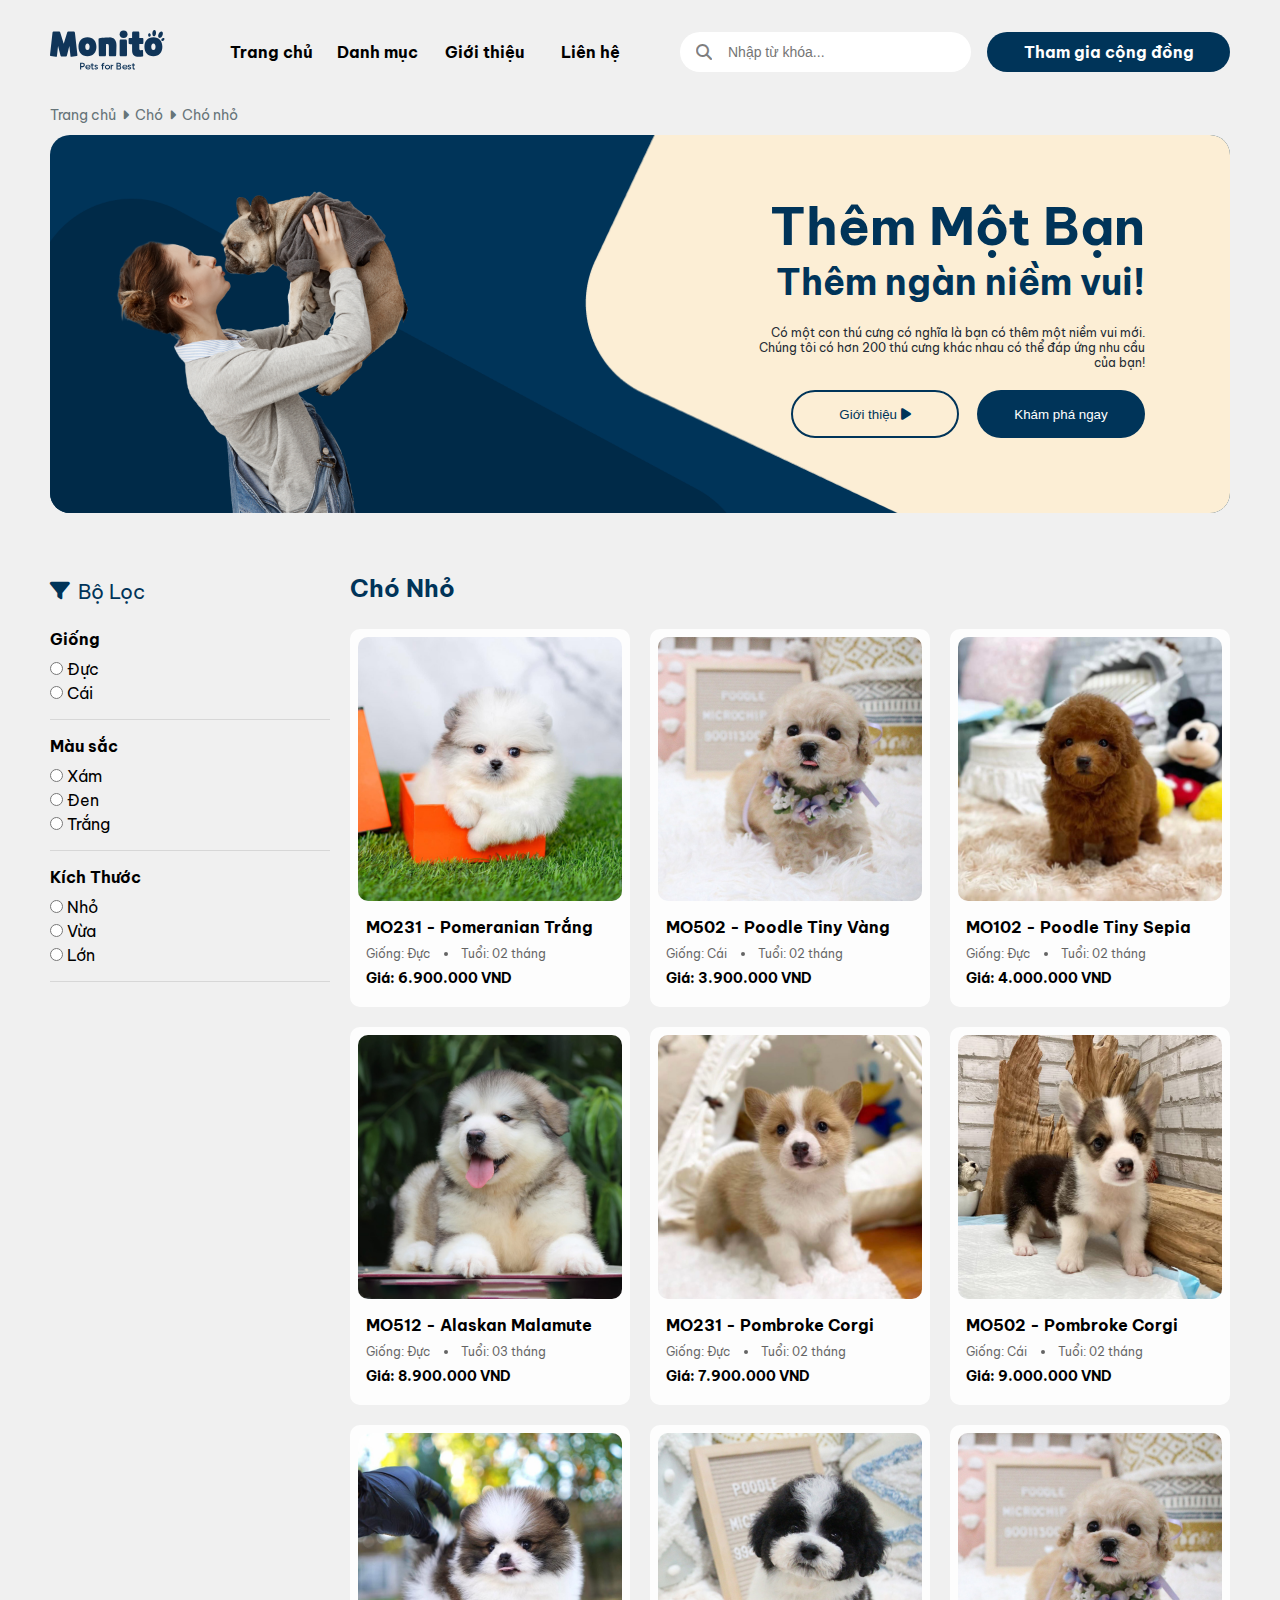
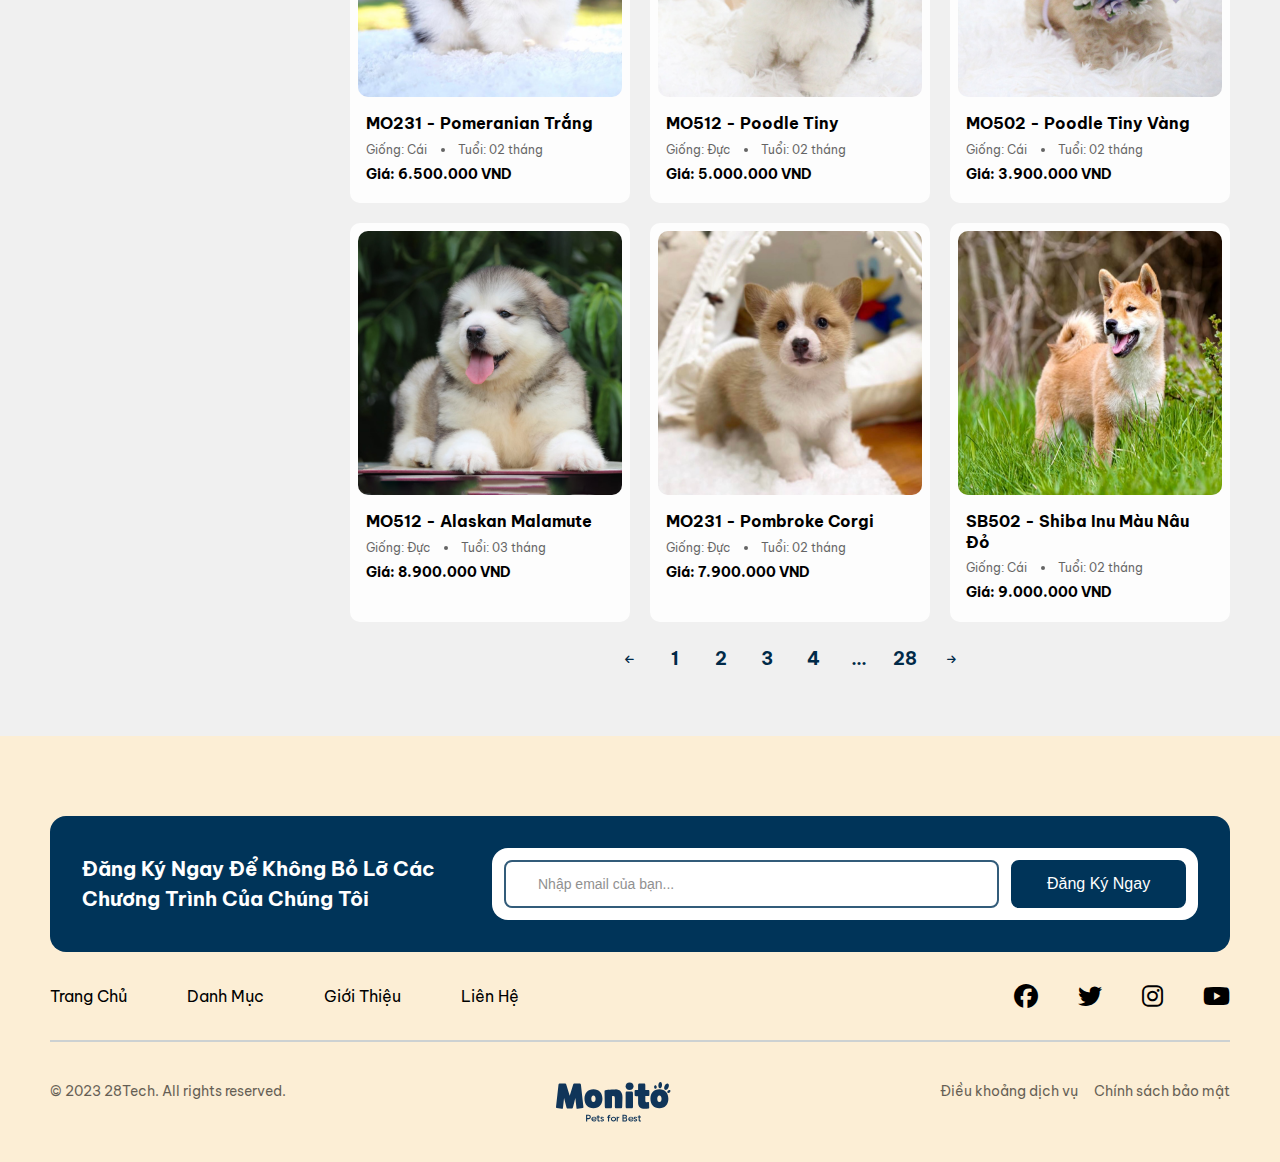
==== commit 48f2a8d7: "cap nhat" ====
--- a/main.html
+++ b/main.html
@@ -20,21 +20,25 @@
                         <div class="sub__menu-logo-i">
                             <img class="sub__menu-logo-img" src="./assets/img/Frame.svg" alt="logo">
                         </div>
-                        <i class="fa-solid fa-magnifying-glass"></i>
+                        <i class="fa-solid fa-magnifying-glass js__search"></i>
                     </div>
                     <div class="sub__menu-list">
-                        <div class="sub__menu-home shared"><b>Trang chủ</b></div>
-                        <div class="sub__menu-category shared"><b>Danh mục</b></div>
-                        <div class="sub__menu-about shared"><b>Giới thiệu</b></div>
-                        <div class="sub__menu-contact shared"><b>Liên hệ</b></div>
-                    </div>
-                </div>
-                <div class="sub__search shared">
+                        <i class="fa-solid fa-xmark RegisterNow__icon"></i>
+                        <div class="menu__body">
+                            <div class="sub__menu-home shared"><b>Trang chủ</b></div>
+                            <div class="sub__menu-category shared"><b>Danh mục</b></div>
+                            <div class="sub__menu-about shared"><b>Giới thiệu</b></div>
+                            <div class="sub__menu-contact shared"><b>Liên hệ</b></div>
+                        </div>
+                    </div>
+                </div>
+                <div class="sub__search">
+                    <i class="fa-solid fa-xmark RegisterNow__icon"></i>
                     <div class="sub__search-input">
                         <i class="fa-solid fa-magnifying-glass sub__search-icon"></i>
                         <input class="sub__search-container" type="text" placeholder="Nhập từ khóa...">
                     </div>
-                    <div class="sub__search-link shared"><b>Tham gia cộng đồng</b></div>
+                    <div class="sub__search-link"><b>Tham gia cộng đồng</b></div>
                 </div>
             </div>
         </div>
@@ -88,10 +92,10 @@
                         </div>
                         <div class="body__check-node">
                             <label>
-                                <input type="radio" id="species1" name="gioitinh"> Đực
-                            </label>
-                            <label>
-                                <input type="radio" id="species2" name="gioitinh"> Cái
+                                <input type="radio" id="species1" name="gioitinh" value="Đực"> Đực
+                            </label>
+                            <label>
+                                <input type="radio" id="species2" name="gioitinh" value="Cái"> Cái
                             </label>
                         </div>
                     </div>
@@ -104,13 +108,13 @@
                         </div>
                         <div class="body__check-node">
                             <label>
-                                <input type="radio" id="color1" name="mausac"> Xám
-                            </label>
-                            <label>
-                                <input type="radio" id="color2" name="mausac"> Đen
-                            </label>
-                            <label>
-                                <input type="radio" id="color3" name="mausac"> Trắng
+                                <input type="radio" id="color1" name="mausac" value="Xám"> Xám
+                            </label>
+                            <label>
+                                <input type="radio" id="color2" name="mausac" value="Đen"> Đen
+                            </label>
+                            <label>
+                                <input type="radio" id="color3" name="mausac" value="Trắng"> Trắng
                             </label>
                         </div>
                     </div>
@@ -123,13 +127,13 @@
                         </div>
                         <div class="body__check-node">
                             <label>
-                                <input type="radio" id="size1" name="kichthuoc"> Nhỏ
-                            </label>
-                            <label>
-                                <input type="radio" id="size2" name="kichthuoc"> Vừa
-                            </label>
-                            <label>
-                                <input type="radio" id="size3" name="kichthuoc"> Lớn
+                                <input type="radio" id="size1" name="kichthuoc" value="Nhỏ"> Nhỏ
+                            </label>
+                            <label>
+                                <input type="radio" id="size2" name="kichthuoc" value="Vừa"> Vừa
+                            </label>
+                            <label>
+                                <input type="radio" id="size3" name="kichthuoc" value="Lớn"> Lớn
                             </label>
                         </div>
                     </div>
@@ -143,10 +147,12 @@
                                 <div class="items__body">
                                     <h4 class="items__body-heading">MO231 - Pomeranian Trắng</h4>
                                     <ul class="items__body-lists">
-                                        <li class="items__body-list">Giống: Đực</li>
+                                        <li class="items__body-list js__sex">Giống: Đực</li>
                                         <li class="items__body-list">Tuổi: 02 tháng</li>
                                     </ul>
                                     <h4 class="items__body-price">Giá: 6.900.000 VND</h4>
+                                    <h4 class="items__body-color">Trắng</h4>
+                                    <h4 class="items__body-size">Nhỏ</h4>
                                 </div>
                             </div>
                         </a>
@@ -156,10 +162,12 @@
                                 <div class="items__body">
                                     <h4 class="items__body-heading">MO502 - Poodle Tiny Vàng</h4>
                                     <ul class="items__body-lists">
-                                        <li class="items__body-list">Giống: Cái</li>
+                                        <li class="items__body-list js__sex">Giống: Cái</li>
                                         <li class="items__body-list">Tuổi: 02 tháng</li>
                                     </ul>
                                     <h4 class="items__body-price">Giá: 3.900.000 VND</h4>
+                                    <h4 class="items__body-color">Vàng</h4>
+                                    <h4 class="items__body-size">Nhỏ</h4>
                                 </div>
                             </div>
                         </a>
@@ -169,10 +177,12 @@
                                 <div class="items__body">
                                     <h4 class="items__body-heading">MO102 - Poodle Tiny Sepia</h4>
                                     <ul class="items__body-lists">
-                                        <li class="items__body-list">Giống: Đực</li>
+                                        <li class="items__body-list js__sex">Giống: Đực</li>
                                         <li class="items__body-list">Tuổi: 02 tháng</li>
                                     </ul>
                                     <h4 class="items__body-price">Giá: 4.000.000 VND</h4>
+                                    <h4 class="items__body-color">Nâu</h4>
+                                    <h4 class="items__body-size">Nhỏ</h4>
                                 </div>
                             </div>
                         </a>
@@ -182,10 +192,12 @@
                                 <div class="items__body">
                                     <h4 class="items__body-heading">MO512 - Alaskan Malamute</h4>
                                     <ul class="items__body-lists">
-                                        <li class="items__body-list">Giống: Đực</li>
+                                        <li class="items__body-list js__sex">Giống: Đực</li>
                                         <li class="items__body-list">Tuổi: 03 tháng</li>
                                     </ul>
                                     <h4 class="items__body-price">Giá: 8.900.000 VND</h4>
+                                    <h4 class="items__body-color">Xám</h4>
+                                    <h4 class="items__body-size">Vừa</h4>
                                 </div>
                             </div>
                         </a>
@@ -195,10 +207,12 @@
                                 <div class="items__body">
                                     <h4 class="items__body-heading">MO231 - Pombroke Corgi</h4>
                                     <ul class="items__body-lists">
-                                        <li class="items__body-list">Giống: Đực</li>
+                                        <li class="items__body-list js__sex">Giống: Đực</li>
                                         <li class="items__body-list">Tuổi: 02 tháng</li>
                                     </ul>
                                     <h4 class="items__body-price">Giá: 7.900.000 VND</h4>
+                                    <h4 class="items__body-color">Trắng</h4>
+                                    <h4 class="items__body-size">Nhỏ</h4>
                                 </div>
                             </div>
                         </a>
@@ -208,10 +222,12 @@
                                 <div class="items__body">
                                     <h4 class="items__body-heading">MO502 - Pombroke Corgi</h4>
                                     <ul class="items__body-lists">
-                                        <li class="items__body-list">Giống: Cái</li>
+                                        <li class="items__body-list js__sex">Giống: Cái</li>
                                         <li class="items__body-list">Tuổi: 02 tháng</li>
                                     </ul>
                                     <h4 class="items__body-price">Giá: 9.000.000 VND</h4>
+                                    <h4 class="items__body-color">Đen</h4>
+                                    <h4 class="items__body-size">Nhỏ</h4>
                                 </div>
                             </div>
                         </a>
@@ -221,10 +237,12 @@
                                 <div class="items__body">
                                     <h4 class="items__body-heading">MO231 - Pomeranian Trắng</h4>
                                     <ul class="items__body-lists">
-                                        <li class="items__body-list">Giống: Cái</li>
+                                        <li class="items__body-list js__sex">Giống: Cái</li>
                                         <li class="items__body-list">Tuổi: 02 tháng</li>
                                     </ul>
                                     <h4 class="items__body-price">Giá: 6.500.000 VND</h4>
+                                    <h4 class="items__body-color">Trắng</h4>
+                                    <h4 class="items__body-size">Nhỏ</h4>
                                 </div>
                             </div>
                         </a>
@@ -234,10 +252,12 @@
                                 <div class="items__body">
                                     <h4 class="items__body-heading">MO512 - Poodle Tiny</h4>
                                     <ul class="items__body-lists">
-                                        <li class="items__body-list">Giống: Đực</li>
+                                        <li class="items__body-list js__sex">Giống: Đực</li>
                                         <li class="items__body-list">Tuổi: 02 tháng</li>
                                     </ul>
                                     <h4 class="items__body-price">Giá: 5.000.000 VND</h4>
+                                    <h4 class="items__body-color">Đen</h4>
+                                    <h4 class="items__body-size">Nhỏ</h4>
                                 </div>
                             </div>
                         </a>
@@ -247,10 +267,12 @@
                                 <div class="items__body">
                                     <h4 class="items__body-heading">MO502 - Poodle Tiny Vàng</h4>
                                     <ul class="items__body-lists">
-                                        <li class="items__body-list">Giống: Cái</li>
+                                        <li class="items__body-list js__sex">Giống: Cái</li>
                                         <li class="items__body-list">Tuổi: 02 tháng</li>
                                     </ul>
                                     <h4 class="items__body-price">Giá: 3.900.000 VND</h4>
+                                    <h4 class="items__body-color">Vàng</h4>
+                                    <h4 class="items__body-size">Nhỏ</h4>
                                 </div>
                             </div>
                         </a>
@@ -260,10 +282,12 @@
                                 <div class="items__body">
                                     <h4 class="items__body-heading">MO512 - Alaskan Malamute</h4>
                                     <ul class="items__body-lists">
-                                        <li class="items__body-list">Giống: Đực</li>
+                                        <li class="items__body-list js__sex">Giống: Đực</li>
                                         <li class="items__body-list">Tuổi: 03 tháng</li>
                                     </ul>
                                     <h4 class="items__body-price">Giá: 8.900.000 VND</h4>
+                                    <h4 class="items__body-color">Xám</h4>
+                                    <h4 class="items__body-size">Vừa</h4>
                                 </div>
                             </div>
                         </a>
@@ -273,10 +297,12 @@
                                 <div class="items__body">
                                     <h4 class="items__body-heading">MO231 - Pombroke Corgi</h4>
                                     <ul class="items__body-lists">
-                                        <li class="items__body-list">Giống: Đực</li>
+                                        <li class="items__body-list js__sex">Giống: Đực</li>
                                         <li class="items__body-list">Tuổi: 02 tháng</li>
                                     </ul>
                                     <h4 class="items__body-price">Giá: 7.900.000 VND</h4>
+                                    <h4 class="items__body-color">Trắng</h4>
+                                    <h4 class="items__body-size">Nhỏ</h4>
                                 </div>
                             </div>
                         </a>
@@ -286,10 +312,12 @@
                                 <div class="items__body">
                                     <h4 class="items__body-heading">SB502 - Shiba Inu Màu Nâu Đỏ</h4>
                                     <ul class="items__body-lists">
-                                        <li class="items__body-list">Giống: Cái</li>
+                                        <li class="items__body-list js__sex">Giống: Cái</li>
                                         <li class="items__body-list">Tuổi: 02 tháng</li>
                                     </ul>
                                     <h4 class="items__body-price">Giá: 9.000.000 VND</h4>
+                                    <h4 class="items__body-color">Vàng</h4>
+                                    <h4 class="items__body-size">Lớn</h4>
                                 </div>
                             </div>
                         </a>
@@ -350,6 +378,8 @@
         </div>
      </section>
         <!-- Kết thúc section7 -->
-    
+
+        <!-- Phần js -->
+    <script src="./main.js"></script>
 </body>
 </html>--- a/assets/css/style.css
+++ b/assets/css/style.css
@@ -115,11 +115,41 @@
 }
 .shared{
     flex: 1;
+    width: 100%;
+    height: 100%;
+}
+
+.shared b{
+    text-align: center;
+    display: block;
+    line-height: 44px;
+    width: 100%;
+    height: 44px;
+}
+.menu__body{
+    display: flex;
+    flex: 1;
+}
+.shared b:hover{
+    background-color: rgba(0, 0, 0, 0.3);
+    color: white;
+}
+.fa-solid.fa-xmark.RegisterNow__icon{
+    display: none;
+    font-size: 16px;
+    width: 20px;
+    height: 20px;
+    padding: 2px 4px 4px;
+}
+.RegisterNow__icon:hover{
+    background-color: red;
+    color: white;
 }
 .sub__search{
     display: flex;
     align-items: center;
     gap: 16px;
+    flex: 1;
 }
 .sub__search-container{
     width: 100%;
@@ -156,6 +186,7 @@
     border-radius: 20px;
     color: white;
     cursor: pointer;
+    flex: 1;
 }
 .header__content{
     position: absolute;
@@ -305,6 +336,12 @@
     z-index: 0;
     
 }
+.items__body-color{
+    display: none;
+}
+.items__body-size{
+    display: none;
+}
 .content__about-img{
     position: absolute;
     height: 100%;
@@ -319,6 +356,14 @@
     align-items: flex-end;
     padding: 64px;
     width: 500px;
+}
+.section1__button-btn{
+    display: none;
+    width: 100%;
+    height: 48px;
+    text-align: center;
+    line-height: 44px;
+    text-decoration: none;
 }
 /* Phần section2 và section5 */
 .section5__body,
@@ -383,10 +428,13 @@
     justify-content: space-between;
 }
 .notification__items{
+    display: block;
     width: calc(33.3333% - 14px);
     padding: 8px;
     background-color: #fdfdfd;
     border-radius: 10px;
+    text-decoration: none;
+    color: #000;
 }
 .items__body-title{
     display: inline-block;
@@ -397,6 +445,10 @@
     border-radius: 8px;
     color: white;
 }
+.notification__item-img{
+    width: 100%;
+    border-radius: 10px;
+}
 .items__body-node{
     font-size: 14px;
     margin-top: 4px;
@@ -407,6 +459,9 @@
     display: none;
     width: 100%;
     height: 48px;
+    text-align: center;
+    line-height: 44px;
+    text-decoration: none;
 }
 /* Phần section4 */
 .section4{
@@ -482,6 +537,7 @@
 }
 .section4__contact-info i{
     cursor: pointer;
+    color: #000;
 }
 .section4__box{
     border-bottom: 2px solid #CCD1D2;
@@ -540,6 +596,7 @@
     height: 36px;
     align-items: center;
     width: 280px;
+    cursor: pointer;
 }
 .section6__filter-header i{
     color: var(--primary-color);
--- a/assets/css/reponsive.css
+++ b/assets/css/reponsive.css
@@ -53,7 +53,56 @@
     .sub__menu-list{
         display: none;
     }
+    .sub__menu-list.open{
+        display: block;
+        position: fixed;
+        background-color: rgba(0, 0, 0, 0.5);
+        top: 0;
+        left: 0;
+        right: 0;
+        bottom: 0;
+    }
+    .menu__body{
+        flex-direction: column;
+        position: absolute;
+        background-color: #FCEED5;
+        width: 200px;
+        height: 100%;
+        animation: identifier ease 0.5s;
+    }
+    .sub__menu-list .shared{
+        flex: 0;
+        border-bottom: 1px solid rgba(0, 0, 0, 0.2);
+    }
     .sub__search{
+        display: none;
+        position: fixed;
+        background-color: rgba(0, 0, 0, 0.5);
+        top: 0;
+        left: 0;
+        right: 0;
+        bottom: 0;
+        z-index: 2;
+    }
+    .fa-solid.fa-xmark.RegisterNow__icon{
+        display: block;
+        position: absolute;
+        right: 12px;
+        top: 12px;
+        cursor: pointer;
+    }
+    .sub__search-input{
+        position: absolute;
+        left: 24px;
+        right: 24px;
+        top: 40px;
+        z-index: 3;
+        animation: animation ease 0.5s; 
+    }
+    .sub__search.open{
+        display: block;
+    }
+    .sub__search-link{
         display: none;
     }
     .header .sub{
@@ -127,6 +176,10 @@
     }
     .items__body-heading{
         font-size: 14px;
+    }
+    .section1__button-btn{
+        display: block;
+        margin-top: 16px;
     }
     /* Phần section2 và section5*/
     .section5__body,
@@ -234,6 +287,7 @@
     }
     .section6__filter-body{
         display: none;
+        order: 3;
     }
     .section6__content-heading{
         width: unset;
@@ -244,7 +298,7 @@
         order: 2;
     }
     .section6__content{
-        order: 3;
+        order: 4;
     }
     .section6__filter-header{
         font-size: 16px;
@@ -255,6 +309,9 @@
     }
     .section6__content-body .body__items{
         width: calc(50% - 6px);
+    }
+    .section6__filter-body.open{
+        display: block;
     }
 
 
@@ -313,4 +370,23 @@
         width: 414px;
         padding: 24px 0 24px 17px;
     }
+
+    @keyframes identifier {
+        from{
+            transform: translateX(-100px); ;
+        }
+        to{
+            transform: translateX(0);
+        }
+    }
+    @keyframes animation {
+        from {
+            opacity: 0;
+            transform: translateY(-100px);
+        }
+        to {
+            opacity: 1;
+            transform: translateY(0);
+        }
+    }
 }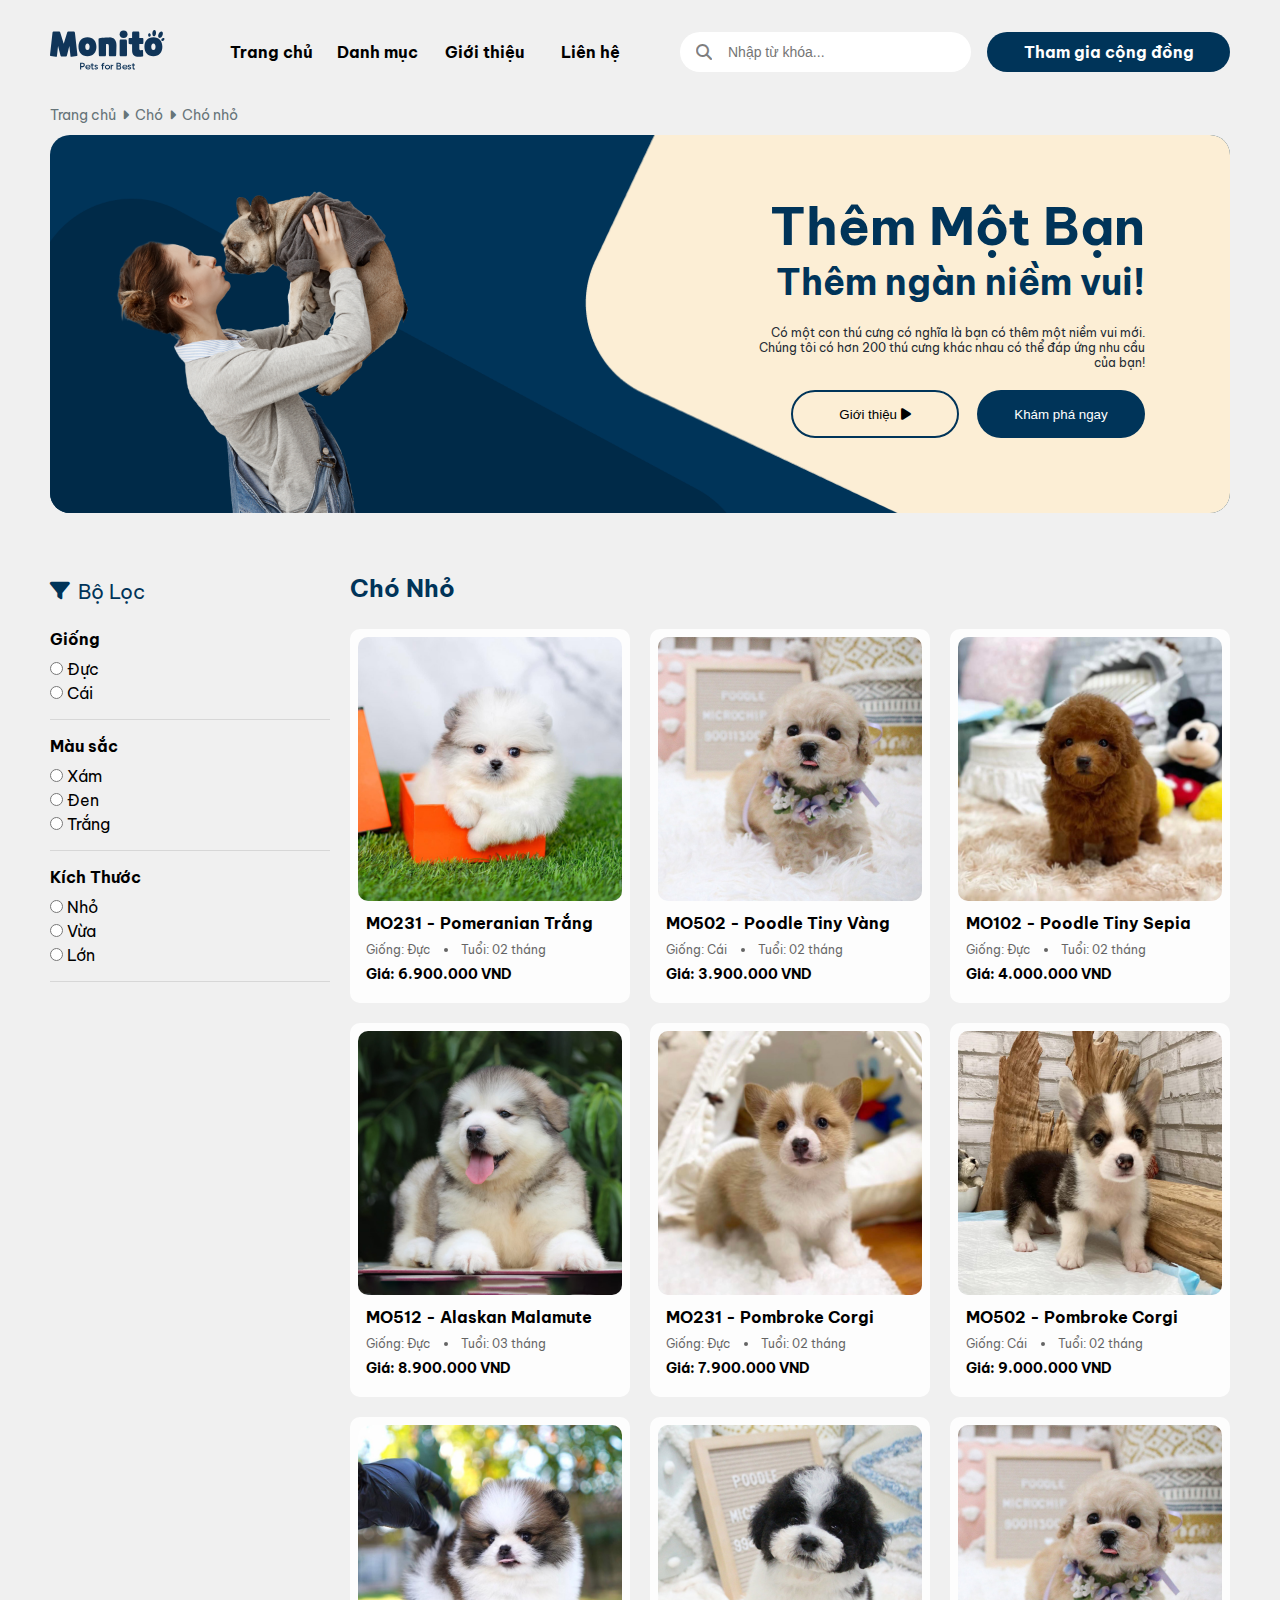
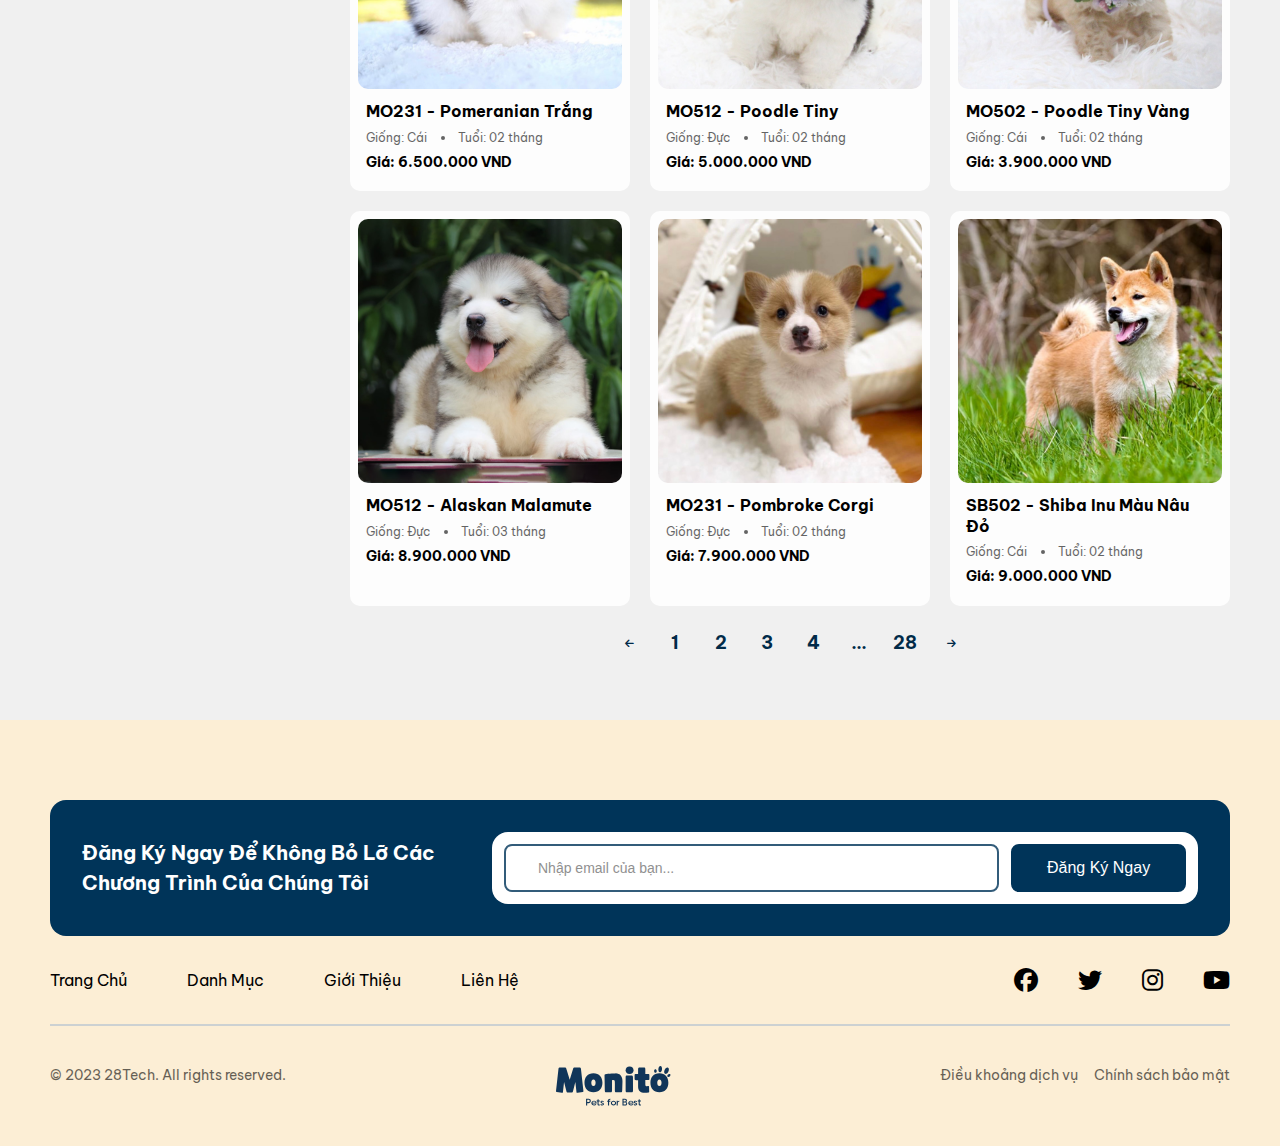
==== commit 92abc7d2: "Thêm chức năng X, sửa lỗi Y" ====
--- a/main.html
+++ b/main.html
@@ -143,7 +143,9 @@
                     <div class="section6__content-body">
                         <a class="body__items">
                             <div class="items__item">
-                                <img src="./assets/img/dog1.png" alt="anh 1" class="body_items-item-img">
+                                <div class="body_items-item-img">
+                                    <img src="./assets/img/dog1.png" alt="anh 1" class="body_items-item-img">
+                                </div>
                                 <div class="items__body">
                                     <h4 class="items__body-heading">MO231 - Pomeranian Trắng</h4>
                                     <ul class="items__body-lists">
@@ -158,7 +160,9 @@
                         </a>
                         <a class="body__items">
                             <div class="items__item">
-                                <img src="./assets/img/dog2.png" alt="anh 2" class="body_items-item-img">
+                                <div class="body_items-item-img">
+                                    <img src="./assets/img/dog2.png" alt="anh 2" class="body_items-item-img">
+                                </div>
                                 <div class="items__body">
                                     <h4 class="items__body-heading">MO502 - Poodle Tiny Vàng</h4>
                                     <ul class="items__body-lists">
@@ -173,7 +177,9 @@
                         </a>
                         <a class="body__items">
                             <div class="items__item">
-                                <img src="./assets/img/dog3.png" alt="anh 3" class="body_items-item-img">
+                                <div class="body_items-item-img">
+                                    <img src="./assets/img/dog3.png" alt="anh 3" class="body_items-item-img">
+                                </div>
                                 <div class="items__body">
                                     <h4 class="items__body-heading">MO102 - Poodle Tiny Sepia</h4>
                                     <ul class="items__body-lists">
@@ -188,7 +194,9 @@
                         </a>
                         <a class="body__items">
                             <div class="items__item">
-                                <img src="./assets/img/dog4.png" alt="anh 4" class="body_items-item-img">
+                                <div class="body_items-item-img">
+                                    <img src="./assets/img/dog4.png" alt="anh 4" class="body_items-item-img">
+                                </div>
                                 <div class="items__body">
                                     <h4 class="items__body-heading">MO512 - Alaskan Malamute</h4>
                                     <ul class="items__body-lists">
@@ -203,7 +211,9 @@
                         </a>
                         <a class="body__items">
                             <div class="items__item">
-                                <img src="./assets/img/dog5.png" alt="anh 5" class="body_items-item-img">
+                                <div class="body_items-item-img">
+                                    <img src="./assets/img/dog5.png" alt="anh 5" class="body_items-item-img">
+                                </div>
                                 <div class="items__body">
                                     <h4 class="items__body-heading">MO231 - Pombroke Corgi</h4>
                                     <ul class="items__body-lists">
@@ -218,7 +228,9 @@
                         </a>
                         <a class="body__items">
                             <div class="items__item">
-                                <img src="./assets/img/dog6.png" alt="anh 6" class="body_items-item-img">
+                                <div class="body_items-item-img">
+                                    <img src="./assets/img/dog6.png" alt="anh 6" class="body_items-item-img">
+                                </div>
                                 <div class="items__body">
                                     <h4 class="items__body-heading">MO502 - Pombroke Corgi</h4>
                                     <ul class="items__body-lists">
@@ -233,7 +245,9 @@
                         </a>
                         <a class="body__items">
                             <div class="items__item">
-                                <img src="./assets/img/dog7.png" alt="anh 7" class="body_items-item-img">
+                                <div class="body_items-item-img">
+                                    <img src="./assets/img/dog7.png" alt="anh 7" class="body_items-item-img">
+                                </div>
                                 <div class="items__body">
                                     <h4 class="items__body-heading">MO231 - Pomeranian Trắng</h4>
                                     <ul class="items__body-lists">
@@ -248,7 +262,9 @@
                         </a>
                         <a class="body__items">
                             <div class="items__item">
-                                <img src="./assets/img/dog8.png" alt="anh 8" class="body_items-item-img">
+                                <div class="body_items-item-img">
+                                    <img src="./assets/img/dog8.png" alt="anh 8" class="body_items-item-img">
+                                </div>
                                 <div class="items__body">
                                     <h4 class="items__body-heading">MO512 - Poodle Tiny</h4>
                                     <ul class="items__body-lists">
@@ -263,7 +279,9 @@
                         </a>
                         <a class="body__items">
                             <div class="items__item">
-                                <img src="./assets/img/dog2.png" alt="anh 9" class="body_items-item-img">
+                                <div class="body_items-item-img">
+                                    <img src="./assets/img/dog2.png" alt="anh 9" class="body_items-item-img">
+                                </div>
                                 <div class="items__body">
                                     <h4 class="items__body-heading">MO502 - Poodle Tiny Vàng</h4>
                                     <ul class="items__body-lists">
@@ -278,7 +296,9 @@
                         </a>
                         <a class="body__items">
                             <div class="items__item">
-                                <img src="./assets/img/dog4.png" alt="anh 10" class="body_items-item-img">
+                                <div class="body_items-item-img">
+                                    <img src="./assets/img/dog4.png" alt="anh 10" class="body_items-item-img">
+                                </div>
                                 <div class="items__body">
                                     <h4 class="items__body-heading">MO512 - Alaskan Malamute</h4>
                                     <ul class="items__body-lists">
@@ -293,7 +313,9 @@
                         </a>
                         <a class="body__items">
                             <div class="items__item">
-                                <img src="./assets/img/dog5.png" alt="anh 11" class="body_items-item-img">
+                                <div class="body_items-item-img">
+                                    <img src="./assets/img/dog5.png" alt="anh 11" class="body_items-item-img">
+                                </div>
                                 <div class="items__body">
                                     <h4 class="items__body-heading">MO231 - Pombroke Corgi</h4>
                                     <ul class="items__body-lists">
@@ -308,7 +330,9 @@
                         </a>
                         <a href="./style.html" class="body__items">
                             <div class="items__item">
-                                <img src="./assets/img/shiba1.png" alt="anh 12" class="body_items-item-img">
+                                <div class="body_items-item-img">
+                                    <img src="./assets/img/shiba1.png" alt="anh 12" class="body_items-item-img">
+                                </div>
                                 <div class="items__body">
                                     <h4 class="items__body-heading">SB502 - Shiba Inu Màu Nâu Đỏ</h4>
                                     <ul class="items__body-lists">
@@ -381,5 +405,7 @@
 
         <!-- Phần js -->
     <script src="./main.js"></script>
+    <script src="./main2.js"></script>
+    <!-- Kết thúc js -->
 </body>
 </html>--- a/assets/css/style.css
+++ b/assets/css/style.css
@@ -136,10 +136,10 @@
 }
 .fa-solid.fa-xmark.RegisterNow__icon{
     display: none;
-    font-size: 16px;
-    width: 20px;
-    height: 20px;
-    padding: 2px 4px 4px;
+    font-size: 20px;
+    width: 25px;
+    height: 25px;
+    padding: 2px 2px 4px 6px;
 }
 .RegisterNow__icon:hover{
     background-color: red;
@@ -222,8 +222,15 @@
     border-radius: 24px;
     background-color: transparent;
     border: 2px solid var(--primary-color);
+    cursor: pointer;
+}
+.button1 a{
+    display: block;
+    line-height: 48px;
+    width: 100%;
+    height: 100%;
+    text-decoration: none;
     color: var(--primary-color);
-    cursor: pointer;
 }
 .button2{
     width: 168px;
@@ -281,6 +288,12 @@
     width: calc(25% - 15px);
     border-radius: 10px;
     text-decoration: none;
+    cursor: pointer;
+}
+.body__items:hover .body_items-item-img img{
+    width: 80%;
+    height: 80%;
+    transition: 0.3s ease-in-out;
 }
 .items__item{
     padding: 8px;
@@ -290,6 +303,14 @@
     width: 100%;
     aspect-ratio: 1;
     border-radius: 10px;
+    display: flex;
+    justify-content: center;
+    align-items: center;
+}
+.body_items-item-img img{
+    width: 100%;
+    height: 100%;
+    object-fit: cover;
 }
 .items__body{
     padding: 8px 8px;
@@ -435,6 +456,7 @@
     border-radius: 10px;
     text-decoration: none;
     color: #000;
+    cursor: pointer;
 }
 .items__body-title{
     display: inline-block;
@@ -447,7 +469,20 @@
 }
 .notification__item-img{
     width: 100%;
+    aspect-ratio: 363 / 240;
+    display: flex;
+    justify-content: center;
+    align-items: center;
+}
+.notification__item-img img{
+    width: 100%;
+    object-fit: cover;
     border-radius: 10px;
+}
+.notification__items:hover img{
+    width: 80%;
+    height: 80%;
+    transition: 0.3s ease-in-out;
 }
 .items__body-node{
     font-size: 14px;
@@ -701,15 +736,20 @@
     gap: 18px;
 }
 .section8__img-heading{
-    border-radius: 8px;
+    border-radius: 16px;
+    overflow: hidden;
 }
 .section8__img-heading img{
     width: 100%;
+    object-fit: cover;
+    image-rendering: pixelated;
+
 }
 .section8__img-button{
     position: absolute;
     width: 42px;
     height: 42px;
+    line-height: 42px;
     background-color: rgba(255, 255, 255, 0.3);
     color: white;
     border: none;
@@ -722,6 +762,10 @@
 .section8__img-button2{
     right: 16px;
     top: 226px;
+}
+.section8__img-button:hover{
+    color: #000;
+    background-color: white;
 }
 .section8__img-list {
     display: flex;
@@ -740,6 +784,7 @@
     align-items: center;
     justify-content: center;
 }
+
 
 .section8__list-image img {
     width: 100%;
@@ -831,6 +876,7 @@
     display: flex;
     gap: 12px;
     flex-direction: column;
+    overflow: hidden;
 }
 .section9__customer-heading{
     font-size: 20px;
@@ -841,8 +887,8 @@
 .section9__customer-img {
     display: flex;
     gap: 12px;
-    overflow: hidden; 
     width: 100%; 
+    transition: 0.5s ease-in-out;
 }
 
 .section9__list-img {
@@ -855,6 +901,23 @@
     align-items: center;
     justify-content: center;
 }
+.section9__list-icon{
+    height: 25px;
+    width: 25px;
+    border: #000 2px solid;
+    border-radius: 50%;
+    display: flex;
+    justify-content: center;
+    align-items: center;
+}
+.section9__list-img:last-child{
+    background-color: #ccc;
+    flex-direction: column;
+    gap: 10px;
+}
+.section9__list-img-active{
+    border: 4px solid var(--tertiary-color);
+}
 
 .section9__list-img img {
     width: 100%;
@@ -877,6 +940,9 @@
     border-radius: 50%;
     background-color: var(--senary-color);
 }
-.index__list-box:first-child{
+.index__list-active{
     background-color: var(--primary-color);
-}+}
+.section9__customer-img:focus {
+    outline: none;
+}
--- a/assets/css/reponsive.css
+++ b/assets/css/reponsive.css
@@ -312,6 +312,8 @@
     }
     .section6__filter-body.open{
         display: block;
+        display: flex;
+        gap : 12px;
     }
 
 
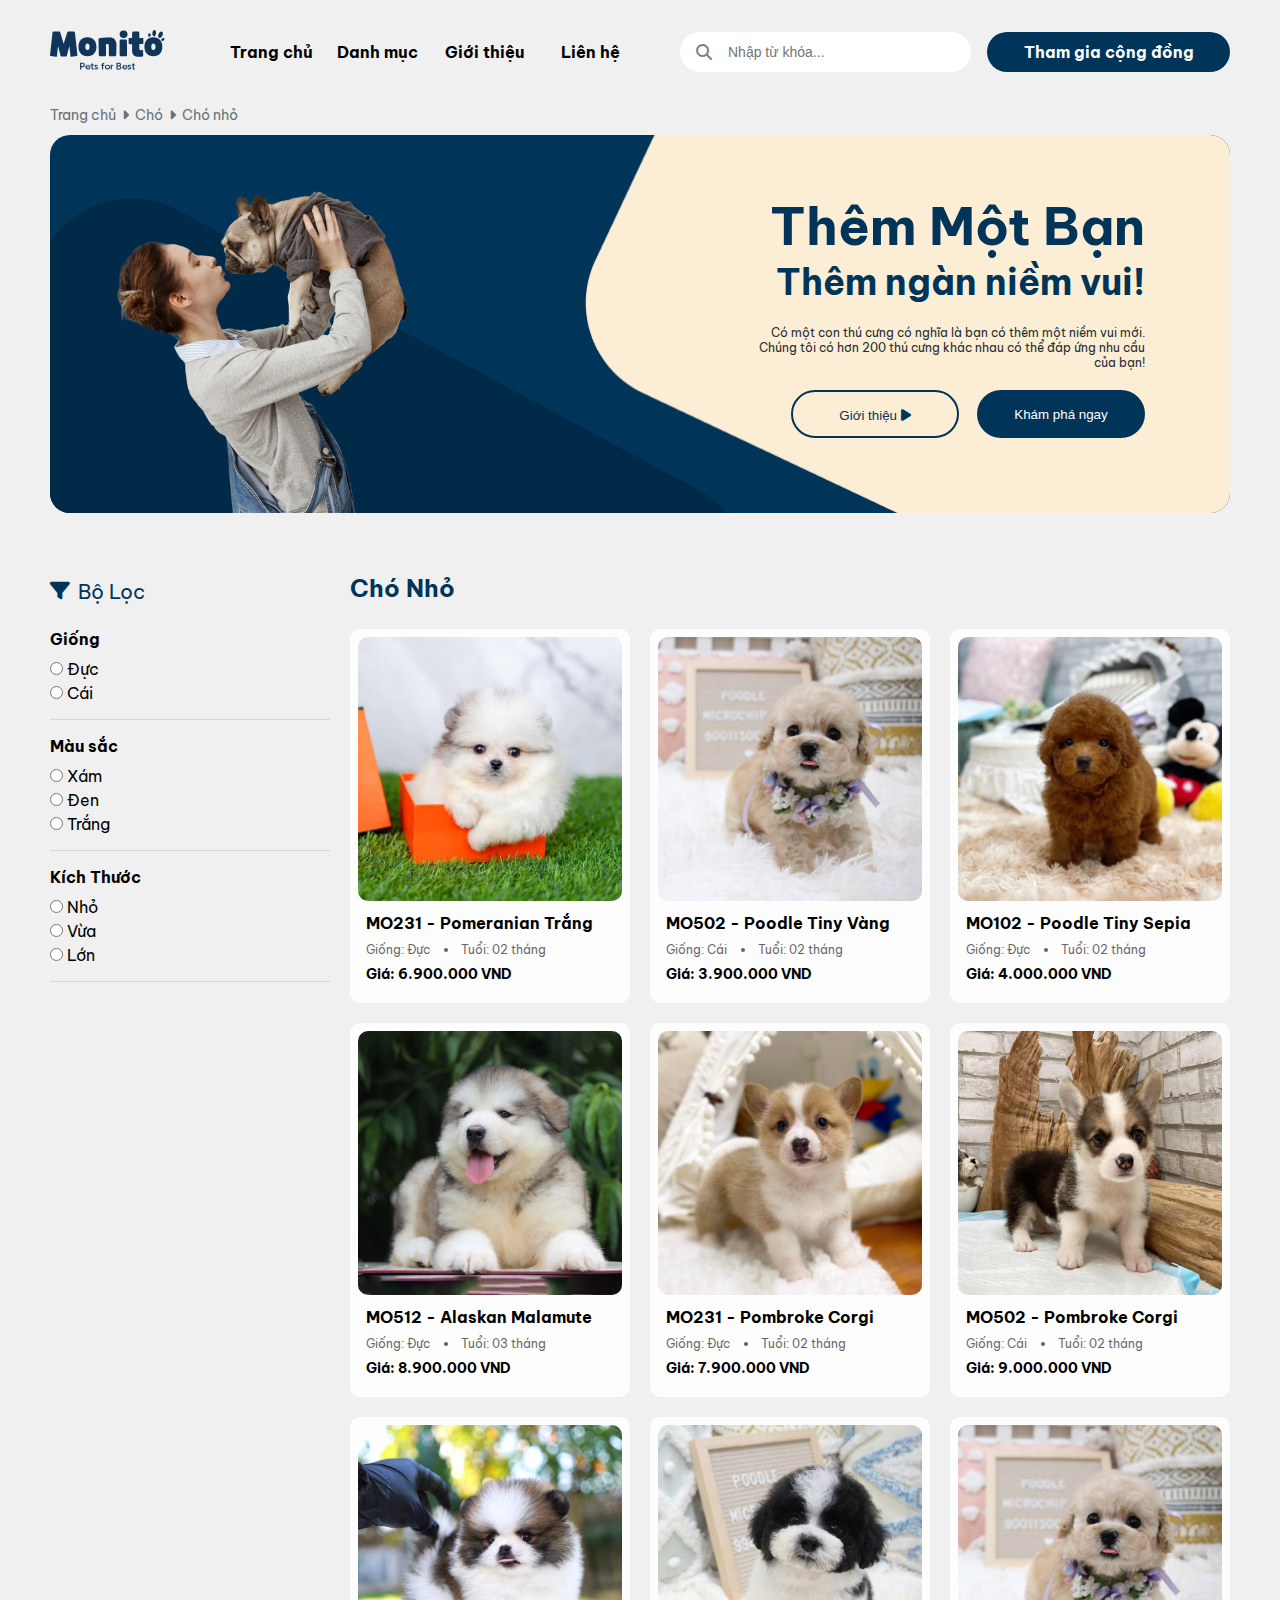
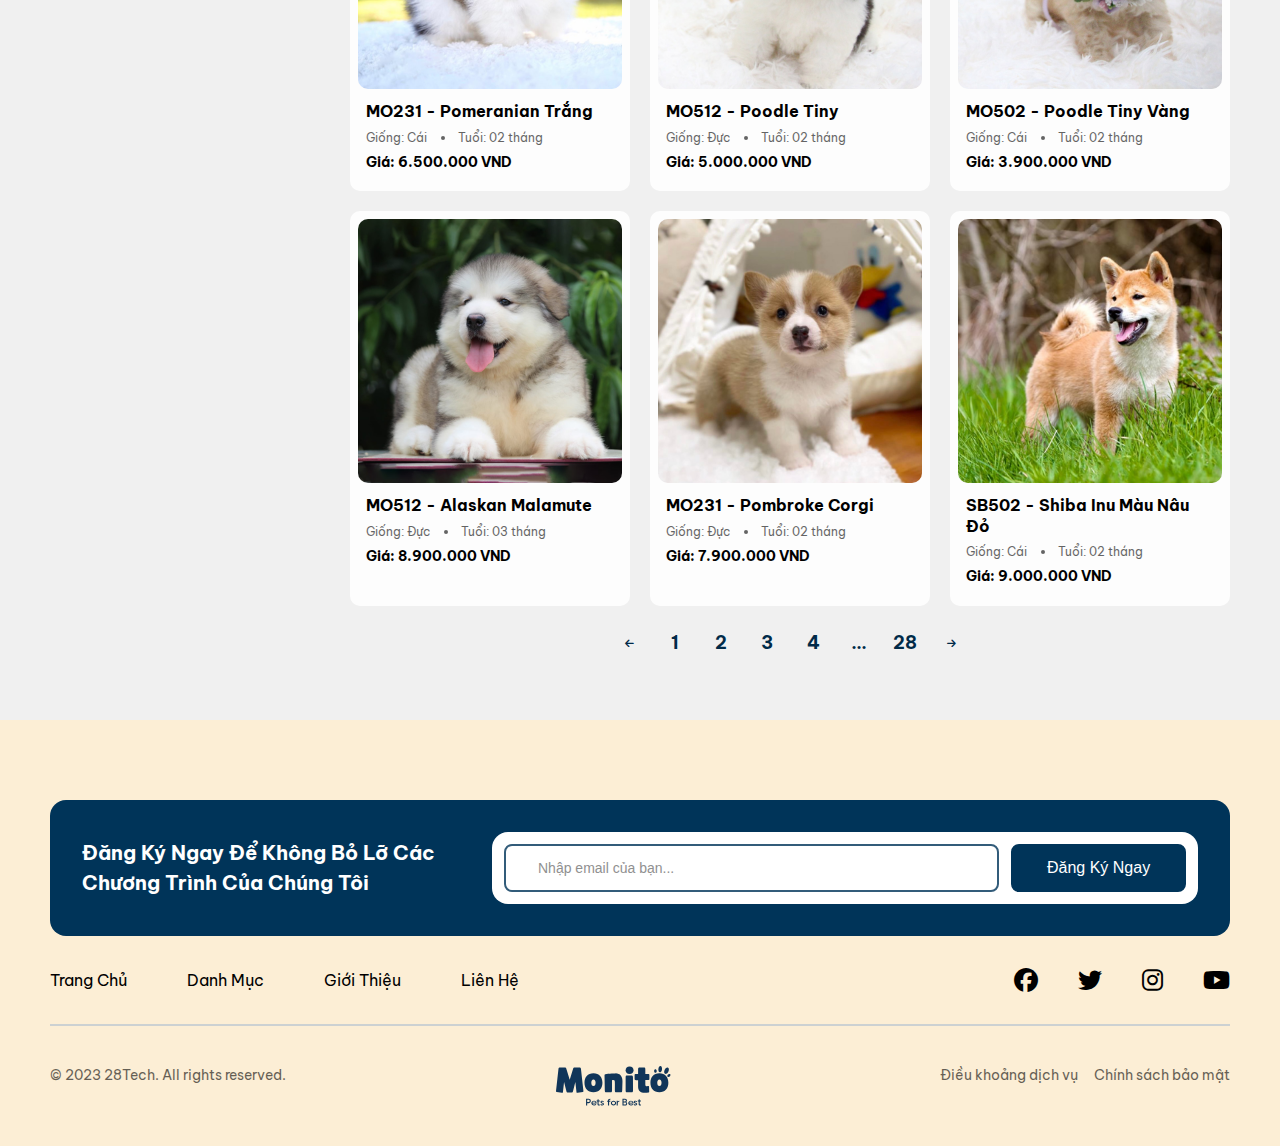
==== commit 7f14bfd0: "Cập nhật code mới" ====
--- a/main.html
+++ b/main.html
@@ -67,7 +67,7 @@
                     </div>
                     <p class="section5__node section2__node">Có một con thú cưng có nghĩa là bạn có thêm một niềm vui mới. Chúng tôi có hơn 200 thú cưng khác nhau có thể đáp ứng nhu cầu của bạn!</p>
                     <div class="content__about-button section5__button section2__button">
-                        <button class="button1">Giới thiệu  <i class="fa-solid fa-play"></i></button>
+                        <button class="button1"><a href="https://www.youtube.com/watch?v=cvWM3_1_ljg">Giới thiệu  <i class="fa-solid fa-play"></i></a></button>
                         <button class="button2">Khám phá ngay</button>
                     </div>
                 </div>
@@ -371,10 +371,10 @@
             <div class="section4__box section7__box">
                 <div class="section4__enter section7__enter">
                     <div class="section4__enter-text section7__enter-text">Đăng Ký Ngay Để Không Bỏ Lỡ Các Chương Trình Của Chúng Tôi</div>
-                    <div class="section4__enter-box section7__enter-box">
+                    <form class="section4__enter-box section7__enter-box">
                         <input type="text" name="email" class="section4__enter-input section7__enter-input" placeholder="Nhập email của bạn...">
                         <button class="section4__enter-button section7__enter-button">Đăng Ký Ngay</button>
-                    </div>
+                    </form>
                 </div>
                 <div class="section4__contact section7__contact">
                     <div class="section4__menu section7__menu">
@@ -402,6 +402,9 @@
         </div>
      </section>
         <!-- Kết thúc section7 -->
+    <!-- phần thông báo -->
+    <div class="content"></div>
+    <!-- kết thúc phần thông báo -->
 
         <!-- Phần js -->
     <script src="./main.js"></script>
--- a/assets/css/style.css
+++ b/assets/css/style.css
@@ -25,6 +25,9 @@
     width: 1180px;
     margin: 0 auto;
 }
+.app{
+    position: relative;
+}
 /* Phần Header */
 .header{
     background-color: var(--backgroup-header);
@@ -223,6 +226,7 @@
     background-color: transparent;
     border: 2px solid var(--primary-color);
     cursor: pointer;
+    color: var(--primary-color);
 }
 .button1 a{
     display: block;
@@ -877,6 +881,7 @@
     gap: 12px;
     flex-direction: column;
     overflow: hidden;
+    position: relative;
 }
 .section9__customer-heading{
     font-size: 20px;
@@ -901,6 +906,9 @@
     align-items: center;
     justify-content: center;
 }
+.section9__list-navigation{
+    display: none;
+}
 .section9__list-icon{
     height: 25px;
     width: 25px;
@@ -946,3 +954,88 @@
 .section9__customer-img:focus {
     outline: none;
 }
+
+/* phần thông báo */
+.content{
+    position: fixed;
+    top: 32px;
+    right: 32px;
+}
+.toast{
+    display: flex;
+    align-items: center;
+    background-color: #fff;
+    border-radius: 2px;
+    padding: 20px 0;
+    min-width: 400px;
+    max-width: 450px;
+    border-left: 4px solid;
+    box-shadow: 0 5px 8px rgba(0, 0, 0, 0.08);
+    animation: slideInLeft 0.3s ease, slideOutLeft linear 1s 3s forwards;
+
+}
+@keyframes slideInLeft {
+    from {
+        transform: translateX(calc(100% + 32px));
+    }
+    to {
+        opacity: 1;
+        transform: translateX(0);
+    }
+}
+@keyframes slideOutLeft {
+    to{
+        opacity: 0;
+    }
+}
+.toast--success{
+    border-color: #47d864;
+}
+.toast--success .toast__icon{
+    color: #47d864;
+}
+.toast--info{
+    border-color: #2f86eb;
+}
+.toast--info .toast__icon{
+    color: #2f86eb;
+}
+.toast--warning{
+    border-color: #ffc021;
+}
+.toast--warning .toast__icon{
+    color: #ffc021;
+}
+.toast--error{
+    border-color: #ff623d;
+}
+.toast--error .toast__icon{
+    color: #ff623d;
+}
+.toast + .toast{
+    margin-top: 16px;
+}
+.toast__close,
+.toast__icon{
+    font-size: 24px;
+    padding: 0 16px;
+}
+.toast__body{
+    flex-grow: 1;
+}
+.toast__title{
+    font-size: 16px;
+    font-weight: 600;
+    color: #333;
+}
+.toast__msg{
+    font-size: 14px;
+    color: #888;
+    margin-top: 4px;
+    line-height: 1.5;
+}
+.toast__close{
+    font-size: 20px;
+    color: (0, 0, 0, 0.3);
+    cursor: pointer;
+}
--- a/assets/css/reponsive.css
+++ b/assets/css/reponsive.css
@@ -1,3 +1,27 @@
+@media(min-width: 1024px){
+    
+}
+@media(max-width: 1023px){
+    .section9__list-navigation{
+        position: absolute;
+        display: flex;
+        justify-content: center;
+        align-items: center;
+        width: 40px;
+        height: 40px;
+        background-color: rgba(90, 90, 90, 0.3);
+        border-radius: 50%;
+        cursor: pointer;
+    }
+    .section9__list-left{
+        left: 10px;
+        top: 190px;
+    }
+    .section9__list-right{
+        right: 10px;
+        top: 190px;
+    }
+}
 @media(max-width: 739px){
     /* Phần chung */
     .container{
@@ -372,7 +396,6 @@
         width: 414px;
         padding: 24px 0 24px 17px;
     }
-
     @keyframes identifier {
         from{
             transform: translateX(-100px); ;
